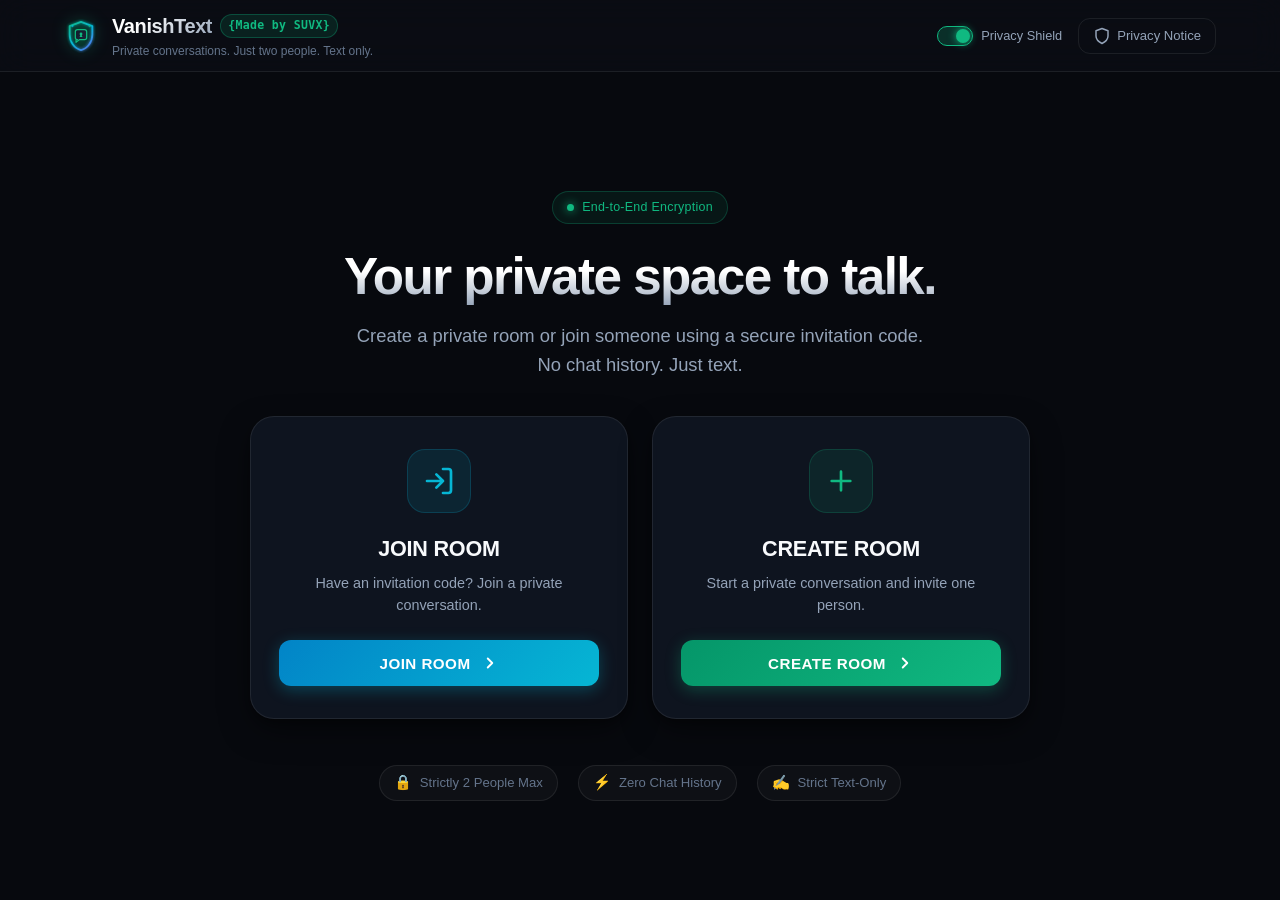
==== index.html @ c79d7317 "Add files via upload" ====
<!DOCTYPE html>
<html lang="en">
<head>
  <meta charset="UTF-8">
  <meta name="viewport" content="width=device-width, initial-scale=1.0">
  <title>VanishText {Made by SUVX} — Private 1-to-1 End-to-End Encrypted Chat</title>
  <meta name="description" content="VanishText {Made by SUVX} is a private, temporary, one-to-one text chat website with genuine end-to-end encryption (AES-256-GCM + ECDH), zero chat history, and no user accounts.">
  <meta name="keywords" content="private chat, encrypted chat, e2ee, vanishtext, suvx, temporary room, text only, secure messenger">
  
  <!-- Security Headers (Client-side metadata) -->
  <meta http-equiv="X-Content-Type-Options" content="nosniff">
  
  <link rel="icon" type="image/svg+xml" href="assets/logo.svg">
  <link rel="stylesheet" href="css/style.css">
  <link rel="stylesheet" href="css/responsive.css">
</head>
<body>
  <!-- Global Privacy Blur Shield Overlay -->
  <div id="privacy-blur-overlay" class="privacy-blur-overlay" aria-hidden="true" title="Click to resume view">
    <div class="blur-shield-content">
      <div class="blur-shield-icon">🔒</div>
      <h3>Privacy Shield Active</h3>
      <p>Window lost focus or was minimized. Click anywhere to resume conversation.</p>
      <span class="blur-shield-btn">Click to Unlock View</span>
    </div>
  </div>

  <div class="app-layout">
    <!-- Top Global Header -->
    <header class="app-header" role="banner">
      <div class="header-container">
        <div class="brand-group" id="header-brand" tabindex="0">
          <img src="assets/logo.svg" alt="VanishText Logo" class="brand-logo" width="34" height="34">
          <div class="brand-info">
            <div class="brand-title-wrap">
              <span class="brand-name">VanishText</span>
              <span class="brand-badge">{Made by SUVX}</span>
            </div>
            <p class="brand-tagline">Private conversations. Just two people. Text only.</p>
          </div>
        </div>

        <div class="header-actions">
          <!-- Privacy Blur Toggle -->
          <label class="toggle-pill" title="Toggle automatic privacy blur when switching tabs">
            <input type="checkbox" id="toggle-privacy-blur" checked>
            <span class="toggle-track"></span>
            <span class="toggle-label">Privacy Shield</span>
          </label>

          <!-- Privacy Notice Trigger -->
          <button type="button" class="btn-ghost" id="btn-privacy-modal" aria-label="Open Privacy Notice & Architecture Disclosures">
            <svg width="18" height="18" viewBox="0 0 24 24" fill="none" stroke="currentColor" stroke-width="2" stroke-linecap="round" stroke-linejoin="round" aria-hidden="true">
              <path d="M12 22s8-4 8-10V5l-8-3-8 3v7c0 6 8 10 8 10z"/>
            </svg>
            <span>Privacy Notice</span>
          </button>
        </div>
      </div>
    </header>

    <!-- Main Content Area -->
    <main class="app-main" id="main-content" role="main">
      <!-- 1. LANDING VIEW -->
      <section id="view-landing" class="view-section active" aria-labelledby="landing-headline">
        <div class="landing-hero">
          <div class="security-chip">
            <span class="pulse-dot"></span>
            <span>End-to-End Encryption</span>
          </div>

          <h1 id="landing-headline" class="landing-heading">Your private space to talk.</h1>
          <p class="landing-subheading">
            Create a private room or join someone using a secure invitation code. No chat history. Just text.
          </p>

          <!-- EXACTLY TWO PRIMARY ACTIONS -->
          <div class="landing-cards-grid">
            <!-- Option 1: JOIN ROOM -->
            <article class="action-card card-join" id="card-join-action">
              <div class="card-icon-wrap join-icon">
                <svg width="32" height="32" viewBox="0 0 24 24" fill="none" stroke="currentColor" stroke-width="2" stroke-linecap="round" stroke-linejoin="round">
                  <path d="M15 3h4a2 2 0 0 1 2 2v14a2 2 0 0 1-2 2h-4M10 17l5-5-5-5M15 12H3"/>
                </svg>
              </div>
              <h2 class="card-title">JOIN ROOM</h2>
              <p class="card-desc">Have an invitation code? Join a private conversation.</p>
              <button type="button" class="btn-primary btn-join" id="btn-open-join">
                JOIN ROOM
                <svg width="18" height="18" viewBox="0 0 24 24" fill="none" stroke="currentColor" stroke-width="2.5" stroke-linecap="round" stroke-linejoin="round">
                  <polyline points="9 18 15 12 9 6"></polyline>
                </svg>
              </button>
            </article>

            <!-- Option 2: CREATE ROOM -->
            <article class="action-card card-create" id="card-create-action">
              <div class="card-icon-wrap create-icon">
                <svg width="32" height="32" viewBox="0 0 24 24" fill="none" stroke="currentColor" stroke-width="2" stroke-linecap="round" stroke-linejoin="round">
                  <path d="M12 5v14M5 12h14"/>
                </svg>
              </div>
              <h2 class="card-title">CREATE ROOM</h2>
              <p class="card-desc">Start a private conversation and invite one person.</p>
              <button type="button" class="btn-primary btn-create" id="btn-open-create">
                CREATE ROOM
                <svg width="18" height="18" viewBox="0 0 24 24" fill="none" stroke="currentColor" stroke-width="2.5" stroke-linecap="round" stroke-linejoin="round">
                  <polyline points="9 18 15 12 9 6"></polyline>
                </svg>
              </button>
            </article>
          </div>

          <!-- Feature Pillars -->
          <div class="pillars-row">
            <div class="pillar-item">
              <span class="pillar-icon">🔒</span>
              <span class="pillar-label">Strictly 2 People Max</span>
            </div>
            <div class="pillar-item">
              <span class="pillar-icon">⚡</span>
              <span class="pillar-label">Zero Chat History</span>
            </div>
            <div class="pillar-item">
              <span class="pillar-icon">✍️</span>
              <span class="pillar-label">Strict Text-Only</span>
            </div>
          </div>
        </div>
      </section>

      <!-- 2. CREATE ROOM VIEW / FORM -->
      <section id="view-create" class="view-section" aria-labelledby="create-headline">
        <div class="form-modal-card">
          <div class="form-card-header">
            <div class="icon-circle create-glow">
              <svg width="24" height="24" viewBox="0 0 24 24" fill="none" stroke="currentColor" stroke-width="2">
                <path d="M12 5v14M5 12h14"/>
              </svg>
            </div>
            <h2 id="create-headline" class="modal-title">Create Private Room</h2>
            <p class="modal-subtitle">Generate an unpredictable CSPRNG invitation code for one guest.</p>
          </div>

          <form id="form-create-room" novalidate>
            <div class="form-group">
              <label for="create-nickname" class="form-label">
                Your Nickname <span class="required">*</span>
              </label>
              <input type="text" id="create-nickname" class="form-input" placeholder="e.g. Alice" maxlength="24" required autocomplete="off">
              <span class="field-hint">2-24 alphanumeric characters. Displayed to the other participant.</span>
            </div>

            <div class="form-group">
              <label for="create-room-type" class="form-label">
                Room Mode <span class="required">*</span>
              </label>
              <select id="create-room-type" class="form-select">
                <option value="direct" selected>1-to-1 Private Chat (2 participants max)</option>
                <option value="group">Group Chat (Up to 10 participants)</option>
              </select>
              <span class="field-hint" id="room-type-hint">Direct 1-to-1 conversation with pairwise ECDH end-to-end encryption.</span>
            </div>

            <div class="form-group">
              <label for="create-roomname" class="form-label">
                Room Name <span class="optional">(Optional)</span>
              </label>
              <input type="text" id="create-roomname" class="form-input" placeholder="e.g. Confidential Chat" maxlength="32" autocomplete="off">
              <span class="field-hint">Not searchable. Visible only to participants in this room.</span>
            </div>

            <div class="form-group" style="display: none;" aria-hidden="true">
              <label for="create-transport-mode" class="form-label">Communication Transport</label>
              <select id="create-transport-mode" class="form-select">
                <option value="auto" selected>Auto (PeerJS WebRTC Cross-Device P2P / Fallback)</option>
                <option value="broadcast">Local Tab Mode (Dual-tab same device testing)</option>
                <option value="peerjs">PeerJS Cloud WebRTC (Direct P2P DataChannel)</option>
              </select>
              <span class="field-hint">WebRTC connects directly between devices. All payloads are end-to-end encrypted.</span>
            </div>

            <div class="form-actions">
              <button type="button" class="btn-secondary" id="btn-cancel-create">Back</button>
              <button type="submit" class="btn-primary" id="btn-submit-create">CREATE PRIVATE ROOM</button>
            </div>
          </form>
        </div>
      </section>

      <!-- 3. INVITATION READY SCREEN -->
      <section id="view-invite" class="view-section" aria-labelledby="invite-headline">
        <div class="form-modal-card invite-card">
          <div class="form-card-header">
            <div class="icon-circle ready-glow">
              <svg width="26" height="26" viewBox="0 0 24 24" fill="none" stroke="#10b981" stroke-width="2.5" stroke-linecap="round" stroke-linejoin="round">
                <polyline points="20 6 9 17 4 12"></polyline>
              </svg>
            </div>
            <h2 id="invite-headline" class="modal-title">Your private room is ready!</h2>
            <p class="modal-subtitle">Share this invitation code with one person to invite them to your private chat.</p>
          </div>

          <!-- Monospace Code Container -->
          <div class="code-display-wrap">
            <span class="code-label">SECURE INVITATION CODE</span>
            <div class="code-box" id="invite-code-display" aria-label="Invitation Code">
              AB7K-M9QP-X4RT
            </div>
            <span class="code-entropy-note">Generated using browser CSPRNG (crypto.getRandomValues). Not the encryption key.</span>
          </div>

          <!-- Invitation Controls -->
          <div class="invite-controls-grid">
            <button type="button" class="btn-primary btn-copy" id="btn-copy-code">
              <svg width="18" height="18" viewBox="0 0 24 24" fill="none" stroke="currentColor" stroke-width="2" stroke-linecap="round" stroke-linejoin="round">
                <rect x="9" y="9" width="13" height="13" rx="2" ry="2"></rect>
                <path d="M5 15H4a2 2 0 0 1-2-2V4a2 2 0 0 1 2-2h9a2 2 0 0 1 2 2v1"></path>
              </svg>
              COPY ROOM CODE
            </button>

            <button type="button" class="btn-secondary btn-share" id="btn-share-invite">
              <svg width="18" height="18" viewBox="0 0 24 24" fill="none" stroke="currentColor" stroke-width="2" stroke-linecap="round" stroke-linejoin="round">
                <circle cx="18" cy="5" r="3"></circle>
                <circle cx="6" cy="12" r="3"></circle>
                <circle cx="18" cy="19" r="3"></circle>
                <line x1="8.59" y1="13.51" x2="15.42" y2="17.49"></line>
                <line x1="15.41" y1="6.51" x2="8.59" y2="10.49"></line>
              </svg>
              SHARE INVITATION
            </button>
          </div>

          <div class="invite-enter-wrap">
            <button type="button" class="btn-success btn-enter" id="btn-enter-room">
              ENTER ROOM
              <svg width="18" height="18" viewBox="0 0 24 24" fill="none" stroke="currentColor" stroke-width="2.5" stroke-linecap="round" stroke-linejoin="round">
                <polyline points="9 18 15 12 9 6"></polyline>
              </svg>
            </button>
            <p class="invite-warning">Once both participants join, the room cannot be joined by anyone else.</p>
          </div>
        </div>
      </section>

      <!-- 4. JOIN ROOM VIEW / FORM -->
      <section id="view-join" class="view-section" aria-labelledby="join-headline">
        <div class="form-modal-card">
          <div class="form-card-header">
            <div class="icon-circle join-glow">
              <svg width="24" height="24" viewBox="0 0 24 24" fill="none" stroke="currentColor" stroke-width="2">
                <path d="M15 3h4a2 2 0 0 1 2 2v14a2 2 0 0 1-2 2h-4M10 17l5-5-5-5M15 12H3"/>
              </svg>
            </div>
            <h2 id="join-headline" class="modal-title">Join Private Room</h2>
            <p class="modal-subtitle">Enter the 12-character invitation code provided by the room creator.</p>
          </div>

          <form id="form-join-room" novalidate>
            <div class="form-group">
              <label for="join-code" class="form-label">
                Invitation Code <span class="required">*</span>
              </label>
              <input type="text" id="join-code" class="form-input monospace-input" placeholder="AB7K-M9QP-X4RT" maxlength="19" required autocomplete="off" autocapitalize="characters">
              <span class="field-hint">Hyphens and formatting are adjusted automatically.</span>
            </div>

            <div class="form-group">
              <label for="join-nickname" class="form-label">
                Your Nickname <span class="required">*</span>
              </label>
              <input type="text" id="join-nickname" class="form-input" placeholder="e.g. Bob" maxlength="24" required autocomplete="off">
              <span class="field-hint">2-24 alphanumeric characters.</span>
            </div>

            <div class="form-group" style="display: none;" aria-hidden="true">
              <label for="join-transport-mode" class="form-label">Communication Transport</label>
              <select id="join-transport-mode" class="form-select">
                <option value="auto" selected>Auto (PeerJS WebRTC Cross-Device P2P / Fallback)</option>
                <option value="broadcast">Local Tab Mode (Dual-tab same device testing)</option>
                <option value="peerjs">PeerJS Cloud WebRTC (Direct P2P DataChannel)</option>
              </select>
            </div>

            <div class="form-actions">
              <button type="button" class="btn-secondary" id="btn-cancel-join">Back</button>
              <button type="submit" class="btn-primary" id="btn-submit-join">JOIN ROOM</button>
            </div>
          </form>
        </div>
      </section>

      <!-- 5. CHAT ROOM VIEW -->
      <section id="view-chat" class="view-section chat-section" aria-label="Private Chat Room">
        <div class="chat-wrapper">
          <!-- Chat Header -->
          <div class="chat-header">
            <div class="chat-header-left">
              <div class="room-title-group">
                <h2 id="chat-room-title" class="chat-room-title">Private Room</h2>
                <div class="chat-badges">
                  <span id="chat-transport-badge" class="badge-transport">WebRTC Mesh</span>
                  <span id="chat-type-badge" class="badge-transport" style="display: none; background: rgba(16, 185, 129, 0.1); border-color: rgba(16, 185, 129, 0.3); color: var(--accent-emerald);">Group Room</span>
                  <!-- SAS Verification Button -->
                  <button type="button" id="btn-verify-session" class="badge-verify" title="Click to view ECDH Short Authentication String & Fingerprint" style="display: none;">
                    <span>🛡️</span>
                    <span>Verify</span>
                  </button>
                </div>
              </div>
              <div class="chat-participants-row">
                <span class="status-dot status-waiting" id="chat-status-indicator"></span>
                <span class="status-text" id="chat-status-text">Connecting...</span>
                <span class="divider-dot">•</span>
                <span class="participants-text" id="chat-participants">Alice (You) & Waiting...</span>
              </div>
            </div>

            <div class="chat-header-right">
              <button type="button" class="btn-danger btn-leave" id="btn-leave-room" title="Wipe keys, delete messages, and leave room">
                <svg width="16" height="16" viewBox="0 0 24 24" fill="none" stroke="currentColor" stroke-width="2" stroke-linecap="round" stroke-linejoin="round">
                  <path d="M9 21H5a2 2 0 0 1-2-2V5a2 2 0 0 1 2-2h4"></path>
                  <polyline points="16 17 21 12 16 7"></polyline>
                  <line x1="21" y1="12" x2="9" y2="12"></line>
                </svg>
                LEAVE ROOM
              </button>
            </div>
          </div>

          <!-- Message Log Container (Memory Only) -->
          <div class="chat-messages-container" id="chat-messages-container" role="log" aria-live="polite">
            <!-- Messages rendered dynamically via textContent -->
          </div>

          <!-- Message Composer Area -->
          <div class="chat-composer">
            <div class="composer-toolbar">
              <span class="text-policy-tag">Strict Text Only • Plaintext Never Stored</span>
              <span class="char-counter" id="chat-char-counter">0 / 2000</span>
            </div>

            <div class="composer-input-row">
              <textarea id="chat-input-textarea" class="composer-textarea" placeholder="Type a private message... (Enter to send, Shift+Enter for newline)" rows="1" maxlength="2000"></textarea>
              <button type="button" class="btn-send" id="btn-send-message" aria-label="Send Encrypted Message">
                <svg width="20" height="20" viewBox="0 0 24 24" fill="none" stroke="currentColor" stroke-width="2.5" stroke-linecap="round" stroke-linejoin="round">
                  <line x1="22" y1="2" x2="11" y2="13"></line>
                  <polygon points="22 2 15 22 11 13 2 9 22 2"></polygon>
                </svg>
              </button>
            </div>
          </div>
        </div>
      </section>
    </main>

    <!-- Global Toast Container -->
    <div id="toast-container" class="toast-container" aria-live="assertive"></div>

    <!-- MODAL: End-to-End Encryption Verification (SAS & Fingerprint) -->
    <div id="modal-verification" class="modal-backdrop" aria-hidden="true" role="dialog" aria-modal="true" aria-labelledby="verify-title">
      <div class="modal-dialog">
        <div class="modal-header">
          <div class="icon-circle verify-glow">🛡️</div>
          <h3 id="verify-title">Cryptographic Session Verification</h3>
          <button type="button" class="modal-close-btn" id="btn-close-verify" aria-label="Close dialog">&times;</button>
        </div>
        <div class="modal-body">
          <p class="modal-text">
            Compare this <strong>Short Authentication String (SAS)</strong> and visual fingerprint with your partner out-of-band (e.g. over voice or in person). If both devices show identical values, your connection is guaranteed to be direct and free from any Man-In-The-Middle (MITM).
          </p>

          <div class="sas-block">
            <span class="sas-label">6-DIGIT VERIFICATION CODE</span>
            <div class="sas-code" id="verify-sas-code">--- ---</div>
          </div>

          <div class="sas-block">
            <span class="sas-label">VISUAL FINGERPRINT</span>
            <div class="sas-emoji" id="verify-sas-emoji">🔒 🛡️ ⚡ 🔑</div>
          </div>

          <div class="sas-block">
            <span class="sas-label">HEX FINGERPRINT (SHA-256 SAS BITS)</span>
            <div class="sas-hex" id="verify-sas-hex">----:----:----:----</div>
          </div>

          <div class="verify-footer-note">
            <span>Participants: <strong id="verify-users">Alice & Bob</strong></span>
            <p>Derived via ECDH (NIST P-256) & HKDF (HMAC-SHA-256). Ephemeral keys are destroyed upon room departure.</p>
          </div>
        </div>
      </div>
    </div>

    <!-- MODAL: Privacy Notice & Architectural Disclosures -->
    <div id="modal-privacy" class="modal-backdrop" aria-hidden="true" role="dialog" aria-modal="true" aria-labelledby="privacy-title">
      <div class="modal-dialog">
        <div class="modal-header">
          <div class="icon-circle privacy-glow">📜</div>
          <h3 id="privacy-title">Privacy & Security Notice</h3>
          <button type="button" class="modal-close-btn" id="btn-close-privacy" aria-label="Close dialog">&times;</button>
        </div>
        <div class="modal-body privacy-body">
          <ol class="privacy-list">
            <li><strong>Two-Person Temporary Rooms:</strong> VanishText is engineered strictly for private, temporary, 1-to-1 text conversations. No group chats, public directories, or user accounts exist.</li>
            <li><strong>Automatic 15-Minute Message Deletion:</strong> Every message automatically disappears from both users' chat screens exactly 15 minutes after it was sent. Each message runs on its own independent timer.</li>
            <li><strong>1-Hour Room Lifespan:</strong> Each room expires exactly 1 hour after its creation using real elapsed time. Upon expiration, both participants are disconnected, chat interfaces are cleared, the invitation code is invalidated, and the room is permanently disabled. Never reactivated.</li>
            <li><strong>Zero Persistent Chat History:</strong> Chat messages exist solely in volatile memory during an active session. Messages are never saved to localStorage, sessionStorage, IndexedDB, databases, persistent queues, or chat logs.</li>
            <li><strong>Genuine End-to-End Encryption:</strong> Messages are encrypted on the sender's device using authenticated AES-256-GCM before transmission and decrypted only on the recipient's device. Ephemeral ECDH keypairs (P-256) are generated per session and destroyed on departure.</li>
            <li><strong>Honest Privacy Disclosures:</strong> We do not claim that every trace is erased from all systems worldwide. Unavoidable infrastructure metadata (including IP addresses, connection timestamps, and ICE routing packets) is processed by external signaling brokers (PeerJS Cloud / STUN servers) and may be retained in provider network logs. Furthermore, OS-level memory pagefiles, hardware caches, and recipient screen observation or capture cannot be prevented by any web application.</li>
            <li><strong>Strict Text Only Policy:</strong> Images, videos, voice recordings, attachments, and camera/mic permissions are completely excluded.</li>
          </ol>
        </div>
      </div>
    </div>
  </div>

  <!-- PeerJS Client Bundle for WebRTC DataChannel Cross-Device Communication -->
  <script src="js/peerjs.min.js"></script>
  <script>
    if (typeof window.Peer === 'undefined') {
      document.write('<script src="https://unpkg.com/peerjs@1.5.4/dist/peerjs.min.js"><\/script>');
    }
  </script>

  <!-- Application Modules -->
  <script src="js/config.js"></script>
  <script src="js/validation.js"></script>
  <script src="js/crypto.js"></script>
  <script src="js/transport.js"></script>
  <script src="js/rooms.js"></script>
  <script src="js/chat.js"></script>
  <script src="js/ui.js"></script>
  <script src="js/app.js"></script>
</body>
</html>
---- css/style.css ----
/* ==========================================================================
   VanishText {Made by SUVX} — Modern Stealth Privacy Design System
   Vanilla CSS3 • Zero Frameworks
   ========================================================================== */

:root {
  /* Color Palette */
  --bg-darkest: #07090e;
  --bg-primary: #0b0e14;
  --bg-secondary: #111622;
  --bg-card: rgba(18, 24, 38, 0.75);
  --bg-card-hover: rgba(24, 32, 50, 0.9);
  --bg-input: #0f1420;
  
  /* Borders & Dividers */
  --border-subtle: rgba(255, 255, 255, 0.08);
  --border-focus: #10b981;
  --border-highlight: rgba(16, 185, 129, 0.3);

  /* Brand Accents */
  --accent-emerald: #10b981;
  --accent-emerald-dark: #059669;
  --accent-cyan: #06b6d4;
  --accent-indigo: #6366f1;
  --accent-rose: #f43f5e;
  --accent-amber: #f59e0b;

  /* Typography Colors */
  --text-primary: #f8fafc;
  --text-secondary: #94a3b8;
  --text-muted: #64748b;
  --text-inverse: #07090e;

  /* Shadows & Glows */
  --glow-emerald: 0 0 24px rgba(16, 185, 129, 0.25);
  --glow-cyan: 0 0 24px rgba(6, 182, 212, 0.25);
  --shadow-card: 0 12px 32px -4px rgba(0, 0, 0, 0.5), 0 4px 12px -2px rgba(0, 0, 0, 0.3);
  --shadow-input: 0 2px 8px rgba(0, 0, 0, 0.3) inset;

  /* Typography */
  --font-sans: -apple-system, BlinkMacSystemFont, "Segoe UI", Roboto, "Inter", "Helvetica Neue", sans-serif;
  --font-mono: "JetBrains Mono", "Fira Code", "SF Mono", Consolas, monospace;

  /* Transitions */
  --ease-fast: cubic-bezier(0.16, 1, 0.3, 1);
  --radius-sm: 8px;
  --radius-md: 12px;
  --radius-lg: 18px;
  --radius-xl: 24px;
}

/* Global Reset */
*, *::before, *::after {
  box-sizing: border-box;
  margin: 0;
  padding: 0;
}

html, body {
  width: 100%;
  height: 100%;
  background-color: var(--bg-darkest);
  color: var(--text-primary);
  font-family: var(--font-sans);
  font-size: 16px;
  line-height: 1.5;
  -webkit-font-smoothing: antialiased;
  -moz-osx-font-smoothing: grayscale;
  overflow-x: hidden;
}

/* Background Subtle Gradient Grid */
body::before {
  content: '';
  position: fixed;
  top: 0;
  left: 0;
  right: 0;
  bottom: 0;
  background: 
    radial-gradient(circle at 15% 15%, rgba(16, 185, 129, 0.05) 0%, transparent 40%),
    radial-gradient(circle at 85% 85%, rgba(99, 102, 241, 0.05) 0%, transparent 40%),
    linear-gradient(180deg, var(--bg-darkest) 0%, var(--bg-primary) 100%);
  pointer-events: none;
  z-index: -1;
}

/* Application Layout */
.app-layout {
  display: flex;
  flex-direction: column;
  min-height: 100vh;
  position: relative;
}

/* ==========================================================================
   HEADER
   ========================================================================== */
.app-header {
  height: 72px;
  background: rgba(11, 14, 20, 0.85);
  backdrop-filter: blur(16px);
  -webkit-backdrop-filter: blur(16px);
  border-bottom: 1px solid var(--border-subtle);
  position: sticky;
  top: 0;
  z-index: 100;
  display: flex;
  align-items: center;
}

.header-container {
  width: 100%;
  max-width: 1200px;
  margin: 0 auto;
  padding: 0 24px;
  display: flex;
  align-items: center;
  justify-content: space-between;
}

.brand-group {
  display: flex;
  align-items: center;
  gap: 14px;
  text-decoration: none;
  cursor: pointer;
}

.brand-logo {
  filter: drop-shadow(0 0 8px rgba(16, 185, 129, 0.4));
  flex-shrink: 0;
}

.brand-info {
  display: flex;
  flex-direction: column;
}

.brand-title-wrap {
  display: flex;
  align-items: center;
  gap: 8px;
}

.brand-name {
  font-size: 1.25rem;
  font-weight: 700;
  letter-spacing: -0.02em;
  background: linear-gradient(135deg, #ffffff 30%, var(--text-secondary) 100%);
  -webkit-background-clip: text;
  -webkit-text-fill-color: transparent;
}

.brand-badge {
  font-size: 0.72rem;
  font-family: var(--font-mono);
  font-weight: 600;
  padding: 2px 7px;
  border-radius: 999px;
  background: rgba(16, 185, 129, 0.12);
  color: var(--accent-emerald);
  border: 1px solid rgba(16, 185, 129, 0.3);
  letter-spacing: 0.03em;
}

.brand-tagline {
  font-size: 0.75rem;
  color: var(--text-muted);
  font-weight: 400;
  margin-top: 1px;
}

.header-actions {
  display: flex;
  align-items: center;
  gap: 16px;
}

/* Privacy Shield Toggle Switch */
.toggle-pill {
  display: flex;
  align-items: center;
  gap: 8px;
  cursor: pointer;
  user-select: none;
  font-size: 0.8rem;
  color: var(--text-secondary);
}

.toggle-pill input {
  position: absolute;
  opacity: 0;
  width: 0;
  height: 0;
}

.toggle-track {
  width: 36px;
  height: 20px;
  background: var(--bg-secondary);
  border: 1px solid var(--border-subtle);
  border-radius: 999px;
  position: relative;
  transition: all 0.25s var(--ease-fast);
}

.toggle-track::before {
  content: '';
  position: absolute;
  width: 14px;
  height: 14px;
  border-radius: 50%;
  top: 2px;
  left: 2px;
  background: var(--text-muted);
  transition: all 0.25s var(--ease-fast);
}

.toggle-pill input:checked + .toggle-track {
  background: rgba(16, 185, 129, 0.2);
  border-color: var(--accent-emerald);
}

.toggle-pill input:checked + .toggle-track::before {
  transform: translateX(16px);
  background: var(--accent-emerald);
  box-shadow: 0 0 8px var(--accent-emerald);
}

/* Ghost Button */
.btn-ghost {
  display: inline-flex;
  align-items: center;
  gap: 6px;
  padding: 8px 14px;
  background: transparent;
  color: var(--text-secondary);
  border: 1px solid var(--border-subtle);
  border-radius: var(--radius-md);
  font-size: 0.82rem;
  font-weight: 500;
  cursor: pointer;
  transition: all 0.2s var(--ease-fast);
}

.btn-ghost:hover {
  color: var(--text-primary);
  background: rgba(255, 255, 255, 0.04);
  border-color: rgba(255, 255, 255, 0.15);
}

/* ==========================================================================
   VIEW SECTIONS
   ========================================================================== */
.app-main {
  flex: 1;
  display: flex;
  flex-direction: column;
  position: relative;
}

.view-section {
  display: none !important;
  width: 100%;
  height: 100%;
  animation: fadeIn 0.28s var(--ease-fast) forwards;
}

.view-section.active {
  display: flex !important;
  flex-direction: column;
  flex: 1;
}

@keyframes fadeIn {
  from { opacity: 0; transform: translateY(6px); }
  to { opacity: 1; transform: translateY(0); }
}

/* ==========================================================================
   1. LANDING PAGE
   ========================================================================== */
.landing-hero {
  max-width: 960px;
  margin: 0 auto;
  padding: 40px 24px 20px;
  display: flex;
  flex-direction: column;
  align-items: center;
  text-align: center;
  flex: 1;
  justify-content: center;
}

.security-chip {
  display: inline-flex;
  align-items: center;
  gap: 8px;
  padding: 6px 14px;
  border-radius: 999px;
  background: rgba(16, 185, 129, 0.08);
  border: 1px solid rgba(16, 185, 129, 0.25);
  color: var(--accent-emerald);
  font-size: 0.78rem;
  font-weight: 500;
  letter-spacing: 0.02em;
  margin-bottom: 24px;
}

.pulse-dot {
  width: 7px;
  height: 7px;
  border-radius: 50%;
  background: var(--accent-emerald);
  box-shadow: 0 0 10px var(--accent-emerald);
  animation: pulse 2s infinite;
}

@keyframes pulse {
  0%, 100% { opacity: 1; transform: scale(1); }
  50% { opacity: 0.5; transform: scale(0.85); }
}

.landing-heading {
  font-size: clamp(2rem, 5vw, 3.2rem);
  font-weight: 800;
  letter-spacing: -0.03em;
  line-height: 1.15;
  margin-bottom: 14px;
  background: linear-gradient(180deg, #ffffff 40%, #94a3b8 100%);
  -webkit-background-clip: text;
  -webkit-text-fill-color: transparent;
}

.landing-subheading {
  font-size: clamp(1rem, 2vw, 1.15rem);
  color: var(--text-secondary);
  max-width: 580px;
  margin-bottom: 36px;
  line-height: 1.6;
}

/* EXACTLY TWO PRIMARY ACTION CARDS */
.landing-cards-grid {
  display: grid;
  grid-template-columns: repeat(2, 1fr);
  gap: 24px;
  width: 100%;
  max-width: 780px;
  margin-bottom: 36px;
}

.action-card {
  background: var(--bg-card);
  backdrop-filter: blur(12px);
  -webkit-backdrop-filter: blur(12px);
  border: 1px solid var(--border-subtle);
  border-radius: var(--radius-xl);
  padding: 32px 28px;
  display: flex;
  flex-direction: column;
  align-items: center;
  text-align: center;
  box-shadow: var(--shadow-card);
  transition: all 0.25s var(--ease-fast);
  position: relative;
  overflow: hidden;
}

.action-card::before {
  content: '';
  position: absolute;
  top: 0;
  left: 0;
  right: 0;
  height: 2px;
  opacity: 0;
  transition: opacity 0.25s;
}

.card-join::before {
  background: linear-gradient(90deg, transparent, var(--accent-cyan), transparent);
}

.card-create::before {
  background: linear-gradient(90deg, transparent, var(--accent-emerald), transparent);
}

.action-card:hover {
  transform: translateY(-4px);
  background: var(--bg-card-hover);
  border-color: rgba(255, 255, 255, 0.16);
}

.action-card:hover::before {
  opacity: 1;
}

.card-icon-wrap {
  width: 64px;
  height: 64px;
  border-radius: var(--radius-lg);
  display: flex;
  align-items: center;
  justify-content: center;
  margin-bottom: 20px;
}

.join-icon {
  background: rgba(6, 182, 212, 0.1);
  color: var(--accent-cyan);
  border: 1px solid rgba(6, 182, 212, 0.2);
}

.create-icon {
  background: rgba(16, 185, 129, 0.1);
  color: var(--accent-emerald);
  border: 1px solid rgba(16, 185, 129, 0.2);
}

.card-title {
  font-size: 1.35rem;
  font-weight: 700;
  letter-spacing: -0.01em;
  margin-bottom: 8px;
}

.card-desc {
  font-size: 0.9rem;
  color: var(--text-secondary);
  line-height: 1.5;
  margin-bottom: 24px;
  flex: 1;
}

/* Primary Action Buttons */
.btn-primary {
  width: 100%;
  display: inline-flex;
  align-items: center;
  justify-content: center;
  gap: 10px;
  padding: 14px 24px;
  border-radius: var(--radius-md);
  font-size: 0.95rem;
  font-weight: 700;
  letter-spacing: 0.03em;
  border: none;
  cursor: pointer;
  transition: all 0.2s var(--ease-fast);
  color: #ffffff;
}

.btn-join {
  background: linear-gradient(135deg, #0284c7 0%, #06b6d4 100%);
  box-shadow: 0 4px 16px rgba(6, 182, 212, 0.3);
}

.btn-join:hover {
  background: linear-gradient(135deg, #0369a1 0%, #0891b2 100%);
  box-shadow: 0 6px 20px rgba(6, 182, 212, 0.45);
  transform: translateY(-1px);
}

.btn-create {
  background: linear-gradient(135deg, #059669 0%, #10b981 100%);
  box-shadow: 0 4px 16px rgba(16, 185, 129, 0.3);
}

.btn-create:hover {
  background: linear-gradient(135deg, #047857 0%, #059669 100%);
  box-shadow: 0 6px 20px rgba(16, 185, 129, 0.45);
  transform: translateY(-1px);
}

.btn-primary:active {
  transform: translateY(1px);
}

.btn-primary:focus-visible {
  outline: 2px solid var(--accent-emerald);
  outline-offset: 3px;
}

/* Feature Pillars Row */
.pillars-row {
  display: flex;
  align-items: center;
  justify-content: center;
  flex-wrap: wrap;
  gap: 20px;
  margin-top: 10px;
}

.pillar-item {
  display: flex;
  align-items: center;
  gap: 8px;
  font-size: 0.82rem;
  color: var(--text-muted);
  background: rgba(255, 255, 255, 0.03);
  padding: 6px 14px;
  border-radius: 999px;
  border: 1px solid var(--border-subtle);
}

.pillar-icon {
  font-size: 0.9rem;
}

/* ==========================================================================
   2. FORMS & MODAL CARDS (CREATE / JOIN / INVITE)
   ========================================================================== */
.form-modal-card {
  width: 100%;
  max-width: 480px;
  margin: auto;
  padding: 36px 32px;
  background: var(--bg-card);
  backdrop-filter: blur(16px);
  -webkit-backdrop-filter: blur(16px);
  border: 1px solid var(--border-subtle);
  border-radius: var(--radius-xl);
  box-shadow: var(--shadow-card);
}

.form-card-header {
  text-align: center;
  margin-bottom: 28px;
}

.icon-circle {
  width: 52px;
  height: 52px;
  border-radius: 50%;
  display: inline-flex;
  align-items: center;
  justify-content: center;
  margin-bottom: 16px;
  font-size: 1.3rem;
}

.create-glow {
  background: rgba(16, 185, 129, 0.12);
  color: var(--accent-emerald);
  border: 1px solid rgba(16, 185, 129, 0.3);
  box-shadow: var(--glow-emerald);
}

.join-glow {
  background: rgba(6, 182, 212, 0.12);
  color: var(--accent-cyan);
  border: 1px solid rgba(6, 182, 212, 0.3);
  box-shadow: var(--glow-cyan);
}

.ready-glow {
  background: rgba(16, 185, 129, 0.15);
  border: 1px solid rgba(16, 185, 129, 0.4);
  box-shadow: var(--glow-emerald);
}

.modal-title {
  font-size: 1.5rem;
  font-weight: 700;
  letter-spacing: -0.02em;
  margin-bottom: 6px;
}

.modal-subtitle {
  font-size: 0.88rem;
  color: var(--text-secondary);
  line-height: 1.4;
}

/* Form Groups */
.form-group {
  margin-bottom: 20px;
  text-align: left;
}

.form-label {
  display: block;
  font-size: 0.82rem;
  font-weight: 600;
  letter-spacing: 0.02em;
  color: var(--text-secondary);
  margin-bottom: 8px;
  text-transform: uppercase;
}

.required {
  color: var(--accent-rose);
}

.optional {
  color: var(--text-muted);
  text-transform: none;
  font-weight: 400;
}

.form-input, .form-select {
  width: 100%;
  height: 48px;
  background: var(--bg-input);
  border: 1px solid var(--border-subtle);
  border-radius: var(--radius-md);
  padding: 0 16px;
  color: var(--text-primary);
  font-family: var(--font-sans);
  font-size: 0.95rem;
  box-shadow: var(--shadow-input);
  transition: all 0.2s var(--ease-fast);
}

.form-input:focus, .form-select:focus {
  outline: none;
  border-color: var(--border-focus);
  box-shadow: 0 0 0 3px rgba(16, 185, 129, 0.18);
}

.monospace-input {
  font-family: var(--font-mono);
  font-size: 1.15rem;
  letter-spacing: 0.08em;
  text-transform: uppercase;
}

.field-hint {
  display: block;
  font-size: 0.74rem;
  color: var(--text-muted);
  margin-top: 6px;
  line-height: 1.35;
}

.form-actions {
  display: flex;
  align-items: center;
  gap: 12px;
  margin-top: 28px;
}

.btn-secondary {
  height: 48px;
  padding: 0 20px;
  background: transparent;
  color: var(--text-secondary);
  border: 1px solid var(--border-subtle);
  border-radius: var(--radius-md);
  font-size: 0.9rem;
  font-weight: 600;
  cursor: pointer;
  transition: all 0.2s var(--ease-fast);
}

.btn-secondary:hover {
  background: rgba(255, 255, 255, 0.06);
  color: var(--text-primary);
  border-color: rgba(255, 255, 255, 0.16);
}

/* ==========================================================================
   3. INVITATION CARD & CONTROLS
   ========================================================================== */
.invite-card {
  max-width: 520px;
}

.code-display-wrap {
  background: var(--bg-input);
  border: 1px solid var(--border-highlight);
  border-radius: var(--radius-lg);
  padding: 24px 20px;
  text-align: center;
  margin-bottom: 24px;
}

.code-label {
  display: block;
  font-size: 0.75rem;
  font-weight: 700;
  color: var(--accent-emerald);
  letter-spacing: 0.08em;
  margin-bottom: 12px;
}

.code-box {
  font-family: var(--font-mono);
  font-size: clamp(1.4rem, 4vw, 2rem);
  font-weight: 700;
  letter-spacing: 0.1em;
  color: #ffffff;
  user-select: all;
  padding: 8px 12px;
  background: rgba(16, 185, 129, 0.06);
  border-radius: var(--radius-sm);
  display: inline-block;
  border: 1px dashed rgba(16, 185, 129, 0.35);
  margin-bottom: 12px;
}

.code-entropy-note {
  display: block;
  font-size: 0.75rem;
  color: var(--text-muted);
  line-height: 1.4;
}

.invite-controls-grid {
  display: grid;
  grid-template-columns: 1fr 1fr;
  gap: 12px;
  margin-bottom: 20px;
}

.btn-copy {
  height: 48px;
  font-size: 0.85rem;
}

.btn-share {
  height: 48px;
  display: inline-flex;
  align-items: center;
  justify-content: center;
  gap: 8px;
  font-size: 0.85rem;
}

.invite-enter-wrap {
  display: flex;
  flex-direction: column;
  align-items: center;
  gap: 10px;
}

.btn-success {
  width: 100%;
  height: 50px;
  display: inline-flex;
  align-items: center;
  justify-content: center;
  gap: 10px;
  background: linear-gradient(135deg, #10b981 0%, #059669 100%);
  color: #ffffff;
  border: none;
  border-radius: var(--radius-md);
  font-size: 0.95rem;
  font-weight: 700;
  letter-spacing: 0.03em;
  cursor: pointer;
  box-shadow: 0 4px 16px rgba(16, 185, 129, 0.3);
  transition: all 0.2s var(--ease-fast);
}

.btn-success:hover {
  box-shadow: 0 6px 22px rgba(16, 185, 129, 0.45);
  transform: translateY(-1px);
}

.invite-warning {
  font-size: 0.75rem;
  color: var(--text-muted);
  text-align: center;
}

/* ==========================================================================
   4. CHAT ROOM INTERFACE
   ========================================================================== */
.chat-section {
  height: calc(100vh - 72px);
  padding: 16px 24px;
}

.chat-section.active {
  display: flex !important;
  flex-direction: column;
}

.chat-wrapper {
  max-width: 900px;
  width: 100%;
  height: 100%;
  margin: 0 auto;
  background: var(--bg-card);
  backdrop-filter: blur(16px);
  -webkit-backdrop-filter: blur(16px);
  border: 1px solid var(--border-subtle);
  border-radius: var(--radius-xl);
  display: flex;
  flex-direction: column;
  overflow: hidden;
  box-shadow: var(--shadow-card);
}

/* Chat Header */
.chat-header {
  padding: 16px 20px;
  background: rgba(11, 14, 20, 0.9);
  border-bottom: 1px solid var(--border-subtle);
  display: flex;
  align-items: center;
  justify-content: space-between;
  flex-shrink: 0;
}

.chat-header-left {
  display: flex;
  flex-direction: column;
  gap: 4px;
}

.room-title-group {
  display: flex;
  align-items: center;
  gap: 10px;
}

.chat-room-title {
  font-size: 1.1rem;
  font-weight: 700;
  letter-spacing: -0.01em;
}

.chat-badges {
  display: flex;
  align-items: center;
  gap: 8px;
}

.badge-transport {
  font-size: 0.72rem;
  font-family: var(--font-mono);
  color: var(--accent-cyan);
  background: rgba(6, 182, 212, 0.1);
  border: 1px solid rgba(6, 182, 212, 0.25);
  padding: 2px 8px;
  border-radius: 999px;
}

.badge-verify {
  display: inline-flex;
  align-items: center;
  gap: 5px;
  font-size: 0.72rem;
  font-family: var(--font-mono);
  font-weight: 600;
  color: var(--accent-emerald);
  background: rgba(16, 185, 129, 0.12);
  border: 1px solid rgba(16, 185, 129, 0.3);
  padding: 2px 8px;
  border-radius: 999px;
  cursor: pointer;
  transition: all 0.2s var(--ease-fast);
}

.badge-verify:hover {
  background: rgba(16, 185, 129, 0.22);
  border-color: var(--accent-emerald);
}

.chat-participants-row {
  display: flex;
  align-items: center;
  gap: 8px;
  font-size: 0.8rem;
  color: var(--text-secondary);
}

.status-dot {
  width: 8px;
  height: 8px;
  border-radius: 50%;
  flex-shrink: 0;
}

.status-connected {
  background: var(--accent-emerald);
  box-shadow: 0 0 8px var(--accent-emerald);
}

.status-waiting, .status-handshake {
  background: var(--accent-amber);
  box-shadow: 0 0 8px var(--accent-amber);
  animation: pulse 1.5s infinite;
}

.status-disconnected {
  background: var(--accent-rose);
  box-shadow: 0 0 8px var(--accent-rose);
}

.divider-dot {
  color: var(--text-muted);
}

.participants-text {
  font-weight: 500;
  color: var(--text-primary);
}

.btn-danger {
  display: inline-flex;
  align-items: center;
  gap: 6px;
  padding: 8px 14px;
  background: rgba(244, 63, 94, 0.1);
  color: var(--accent-rose);
  border: 1px solid rgba(244, 63, 94, 0.3);
  border-radius: var(--radius-md);
  font-size: 0.8rem;
  font-weight: 600;
  cursor: pointer;
  transition: all 0.2s var(--ease-fast);
}

.btn-danger:hover {
  background: rgba(244, 63, 94, 0.2);
  border-color: var(--accent-rose);
}

/* Scrollable Message List (Memory Only) */
.chat-messages-container {
  flex: 1;
  padding: 20px;
  overflow-y: auto;
  display: flex;
  flex-direction: column;
  gap: 14px;
  scrollbar-width: thin;
  scrollbar-color: rgba(255, 255, 255, 0.1) transparent;
}

.chat-messages-container::-webkit-scrollbar {
  width: 6px;
}

.chat-messages-container::-webkit-scrollbar-thumb {
  background: rgba(255, 255, 255, 0.12);
  border-radius: 4px;
}

/* Message Rows */
.message-row {
  display: flex;
  width: 100%;
}

.message-row.self {
  justify-content: flex-end;
}

.message-row.peer {
  justify-content: flex-start;
}

.message-row.system {
  justify-content: center;
}

.system-message-card {
  font-size: 0.78rem;
  color: var(--text-muted);
  background: rgba(255, 255, 255, 0.03);
  border: 1px solid var(--border-subtle);
  padding: 4px 14px;
  border-radius: 999px;
  text-align: center;
  max-width: 85%;
}

.security-alert .system-message-card {
  color: var(--accent-rose);
  background: rgba(244, 63, 94, 0.08);
  border-color: rgba(244, 63, 94, 0.3);
}

/* Message Bubble */
.message-bubble {
  max-width: 75%;
  border-radius: var(--radius-lg);
  padding: 10px 16px;
  box-shadow: 0 2px 8px rgba(0, 0, 0, 0.25);
  word-break: break-word;
  white-space: pre-wrap;
}

.message-row.self .message-bubble {
  background: linear-gradient(135deg, rgba(16, 185, 129, 0.2) 0%, rgba(6, 182, 212, 0.15) 100%);
  border: 1px solid rgba(16, 185, 129, 0.3);
  border-bottom-right-radius: 4px;
}

.message-row.peer .message-bubble {
  background: var(--bg-secondary);
  border: 1px solid var(--border-subtle);
  border-bottom-left-radius: 4px;
}

.message-header {
  display: flex;
  align-items: center;
  justify-content: space-between;
  gap: 12px;
  margin-bottom: 4px;
  font-size: 0.75rem;
}

.message-sender {
  font-weight: 600;
  color: var(--accent-emerald);
}

.message-row.peer .message-sender {
  color: var(--accent-cyan);
}

.message-time {
  color: var(--text-muted);
  font-size: 0.7rem;
}

.message-text {
  font-size: 0.94rem;
  line-height: 1.45;
  color: var(--text-primary);
}

/* Chat Composer Area */
.chat-composer {
  padding: 14px 20px;
  background: rgba(11, 14, 20, 0.95);
  border-top: 1px solid var(--border-subtle);
  flex-shrink: 0;
}

.composer-toolbar {
  display: flex;
  align-items: center;
  justify-content: space-between;
  margin-bottom: 8px;
  font-size: 0.72rem;
  color: var(--text-muted);
}

.text-policy-tag {
  letter-spacing: 0.02em;
}

.char-counter.warning {
  color: var(--accent-rose);
  font-weight: 600;
}

.composer-input-row {
  display: flex;
  align-items: flex-end;
  gap: 12px;
}

.composer-textarea {
  flex: 1;
  background: var(--bg-input);
  border: 1px solid var(--border-subtle);
  border-radius: var(--radius-md);
  padding: 12px 16px;
  color: var(--text-primary);
  font-family: var(--font-sans);
  font-size: 0.95rem;
  line-height: 1.4;
  resize: none;
  min-height: 48px;
  max-height: 140px;
  box-shadow: var(--shadow-input);
  transition: border-color 0.2s;
}

.composer-textarea:focus {
  outline: none;
  border-color: var(--border-focus);
}

.btn-send {
  width: 48px;
  height: 48px;
  border-radius: var(--radius-md);
  background: linear-gradient(135deg, var(--accent-emerald-dark), var(--accent-emerald));
  border: none;
  color: #ffffff;
  display: flex;
  align-items: center;
  justify-content: center;
  cursor: pointer;
  flex-shrink: 0;
  box-shadow: 0 4px 12px rgba(16, 185, 129, 0.3);
  transition: all 0.2s var(--ease-fast);
}

.btn-send:hover {
  transform: translateY(-1px);
  box-shadow: 0 6px 16px rgba(16, 185, 129, 0.45);
}

.btn-send:active {
  transform: translateY(1px);
}

.btn-send:disabled {
  opacity: 0.4;
  cursor: not-allowed;
  transform: none;
}

/* ==========================================================================
   5. MODALS & POPUPS
   ========================================================================== */
.modal-backdrop {
  position: fixed;
  top: 0;
  left: 0;
  right: 0;
  bottom: 0;
  background: rgba(4, 6, 10, 0.75);
  backdrop-filter: blur(8px);
  -webkit-backdrop-filter: blur(8px);
  z-index: 1000;
  display: none;
  align-items: center;
  justify-content: center;
  padding: 20px;
}

.modal-backdrop.active {
  display: flex;
  animation: modalFadeIn 0.2s var(--ease-fast) forwards;
}

@keyframes modalFadeIn {
  from { opacity: 0; transform: scale(0.96); }
  to { opacity: 1; transform: scale(1); }
}

.modal-dialog {
  background: var(--bg-secondary);
  border: 1px solid var(--border-subtle);
  border-radius: var(--radius-xl);
  width: 100%;
  max-width: 560px;
  padding: 28px;
  box-shadow: var(--shadow-card);
  position: relative;
  max-height: 90vh;
  overflow-y: auto;
}

.modal-header {
  display: flex;
  align-items: center;
  gap: 14px;
  margin-bottom: 20px;
  position: relative;
}

.modal-header h3 {
  font-size: 1.25rem;
  font-weight: 700;
  letter-spacing: -0.01em;
}

.modal-close-btn {
  position: absolute;
  right: 0;
  top: 0;
  background: transparent;
  border: none;
  color: var(--text-muted);
  font-size: 1.6rem;
  cursor: pointer;
  line-height: 1;
}

.modal-close-btn:hover {
  color: var(--text-primary);
}

.modal-text {
  font-size: 0.9rem;
  color: var(--text-secondary);
  line-height: 1.5;
  margin-bottom: 20px;
}

/* SAS Blocks */
.sas-block {
  background: var(--bg-input);
  border: 1px solid var(--border-subtle);
  border-radius: var(--radius-md);
  padding: 14px 16px;
  margin-bottom: 14px;
  text-align: center;
}

.sas-label {
  display: block;
  font-size: 0.7rem;
  font-weight: 700;
  color: var(--accent-emerald);
  letter-spacing: 0.08em;
  margin-bottom: 6px;
}

.sas-code {
  font-family: var(--font-mono);
  font-size: 1.6rem;
  font-weight: 700;
  letter-spacing: 0.15em;
  color: #ffffff;
}

.sas-emoji {
  font-size: 1.5rem;
  letter-spacing: 0.3em;
}

.sas-hex {
  font-family: var(--font-mono);
  font-size: 0.85rem;
  color: var(--text-secondary);
  letter-spacing: 0.05em;
}

.verify-footer-note {
  font-size: 0.78rem;
  color: var(--text-muted);
  line-height: 1.4;
  margin-top: 18px;
  border-top: 1px solid var(--border-subtle);
  padding-top: 14px;
}

/* Privacy Notice List */
.privacy-list {
  padding-left: 20px;
  display: flex;
  flex-direction: column;
  gap: 12px;
  font-size: 0.88rem;
  color: var(--text-secondary);
  line-height: 1.5;
}

.privacy-list strong {
  color: var(--text-primary);
}

/* ==========================================================================
   6. PRIVACY BLUR SHIELD OVERLAY
   ========================================================================== */
.privacy-blur-overlay {
  position: fixed;
  top: 0;
  left: 0;
  right: 0;
  bottom: 0;
  background: rgba(7, 9, 14, 0.92);
  backdrop-filter: blur(24px);
  -webkit-backdrop-filter: blur(24px);
  z-index: 9999;
  display: none;
  align-items: center;
  justify-content: center;
  cursor: pointer;
}

.privacy-blur-overlay.visible {
  display: flex;
}

.blur-shield-content {
  text-align: center;
  max-width: 400px;
  padding: 32px;
  background: var(--bg-card);
  border: 1px solid var(--border-highlight);
  border-radius: var(--radius-xl);
  box-shadow: var(--shadow-card);
}

.blur-shield-icon {
  font-size: 2.8rem;
  margin-bottom: 14px;
}

.blur-shield-content h3 {
  font-size: 1.3rem;
  font-weight: 700;
  margin-bottom: 8px;
}

.blur-shield-content p {
  font-size: 0.88rem;
  color: var(--text-secondary);
  margin-bottom: 20px;
  line-height: 1.45;
}

.blur-shield-btn {
  display: inline-block;
  padding: 8px 18px;
  background: rgba(16, 185, 129, 0.15);
  border: 1px solid var(--accent-emerald);
  color: var(--accent-emerald);
  border-radius: var(--radius-md);
  font-size: 0.85rem;
  font-weight: 600;
}

/* ==========================================================================
   7. TOAST NOTIFICATIONS
   ========================================================================== */
.toast-container {
  position: fixed;
  bottom: 24px;
  right: 24px;
  z-index: 10000;
  display: flex;
  flex-direction: column;
  gap: 10px;
  pointer-events: none;
}

.toast {
  pointer-events: auto;
  display: flex;
  align-items: center;
  gap: 10px;
  background: var(--bg-secondary);
  border: 1px solid var(--border-subtle);
  border-radius: var(--radius-md);
  padding: 12px 18px;
  color: var(--text-primary);
  font-size: 0.88rem;
  box-shadow: var(--shadow-card);
  animation: toastSlideIn 0.25s var(--ease-fast) forwards;
  max-width: 380px;
}

.toast-success {
  border-color: rgba(16, 185, 129, 0.4);
  background: rgba(16, 185, 129, 0.1);
}

.toast-error {
  border-color: rgba(244, 63, 94, 0.4);
  background: rgba(244, 63, 94, 0.1);
}

.toast.fade-out {
  opacity: 0;
  transform: translateY(10px);
  transition: all 0.35s ease;
}

@keyframes toastSlideIn {
  from { opacity: 0; transform: translateY(12px); }
  to { opacity: 1; transform: translateY(0); }
}

/* Accessibility Focus */
:focus-visible {
  outline: 2px solid var(--accent-emerald);
  outline-offset: 2px;
}

@media (prefers-reduced-motion: reduce) {
  *, *::before, *::after {
    animation-duration: 0.01ms !important;
    animation-iteration-count: 1 !important;
    transition-duration: 0.01ms !important;
  }
}
---- css/responsive.css ----
/* ==========================================================================
   VanishText {Made by SUVX} — Responsive Adaptations
   Mobile Phones (<640px) • Tablets (641px - 1024px) • Desktop (>1024px)
   ========================================================================== */

/* Tablet & Smaller Laptops */
@media screen and (max-width: 900px) {
  .header-container {
    padding: 0 16px;
  }

  .landing-hero {
    padding: 24px 16px 20px;
  }

  .landing-cards-grid {
    gap: 16px;
  }

  .action-card {
    padding: 24px 20px;
  }

  .chat-section {
    padding: 8px 12px;
    height: calc(100vh - 64px);
  }

  .app-header {
    height: 64px;
  }
}

/* Mobile Screens (<720px) */
@media screen and (max-width: 720px) {
  .brand-tagline {
    display: none;
  }

  .brand-name {
    font-size: 1.15rem;
  }

  .brand-badge {
    font-size: 0.68rem;
    padding: 1px 5px;
  }

  .landing-heading {
    font-size: 1.85rem;
    margin-bottom: 10px;
  }

  .landing-subheading {
    font-size: 0.92rem;
    margin-bottom: 24px;
  }

  /* Stack landing cards vertically on mobile */
  .landing-cards-grid {
    grid-template-columns: 1fr;
    gap: 16px;
    margin-bottom: 24px;
  }

  .action-card {
    padding: 22px 18px;
  }

  .card-icon-wrap {
    width: 48px;
    height: 48px;
    margin-bottom: 12px;
  }

  .card-icon-wrap svg {
    width: 24px;
    height: 24px;
  }

  .card-title {
    font-size: 1.2rem;
  }

  .card-desc {
    font-size: 0.85rem;
    margin-bottom: 16px;
  }

  .btn-primary {
    padding: 12px 18px;
    font-size: 0.9rem;
  }

  .pillars-row {
    gap: 8px;
  }

  .pillar-item {
    font-size: 0.75rem;
    padding: 4px 10px;
  }

  /* Form modal cards */
  .form-modal-card {
    padding: 24px 18px;
    border-radius: var(--radius-lg);
  }

  .modal-title {
    font-size: 1.3rem;
  }

  .code-box {
    font-size: 1.35rem;
    letter-spacing: 0.06em;
    padding: 6px 10px;
  }

  .invite-controls-grid {
    grid-template-columns: 1fr;
    gap: 10px;
  }

  /* Chat View on Mobile */
  .chat-section {
    padding: 0;
    height: calc(100vh - 64px);
  }

  .chat-wrapper {
    border-radius: 0;
    border: none;
    border-top: 1px solid var(--border-subtle);
  }

  .chat-header {
    padding: 10px 14px;
  }

  .chat-room-title {
    font-size: 1rem;
  }

  .badge-transport {
    display: none;
  }

  .participants-text {
    max-width: 170px;
    white-space: nowrap;
    overflow: hidden;
    text-overflow: ellipsis;
  }

  .btn-leave {
    padding: 6px 10px;
    font-size: 0.75rem;
  }

  .chat-messages-container {
    padding: 14px;
    gap: 10px;
  }

  .message-bubble {
    max-width: 88%;
    padding: 8px 12px;
  }

  .message-text {
    font-size: 0.9rem;
  }

  .chat-composer {
    padding: 10px 14px;
  }

  .composer-input-row {
    gap: 8px;
  }

  .composer-textarea {
    font-size: 0.9rem;
    padding: 10px 12px;
    min-height: 44px;
  }

  .btn-send {
    width: 44px;
    height: 44px;
  }

  /* Modals on mobile */
  .modal-dialog {
    padding: 20px 16px;
    border-radius: var(--radius-lg);
  }

  .toast-container {
    left: 16px;
    right: 16px;
    bottom: 16px;
  }

  .toast {
    max-width: 100%;
  }
}

/* Extra small devices (<400px) */
@media screen and (max-width: 400px) {
  .header-actions .btn-ghost span {
    display: none;
  }

  .header-actions .btn-ghost {
    padding: 8px;
  }

  .toggle-pill .toggle-label {
    display: none;
  }

  .code-box {
    font-size: 1.15rem;
  }
}
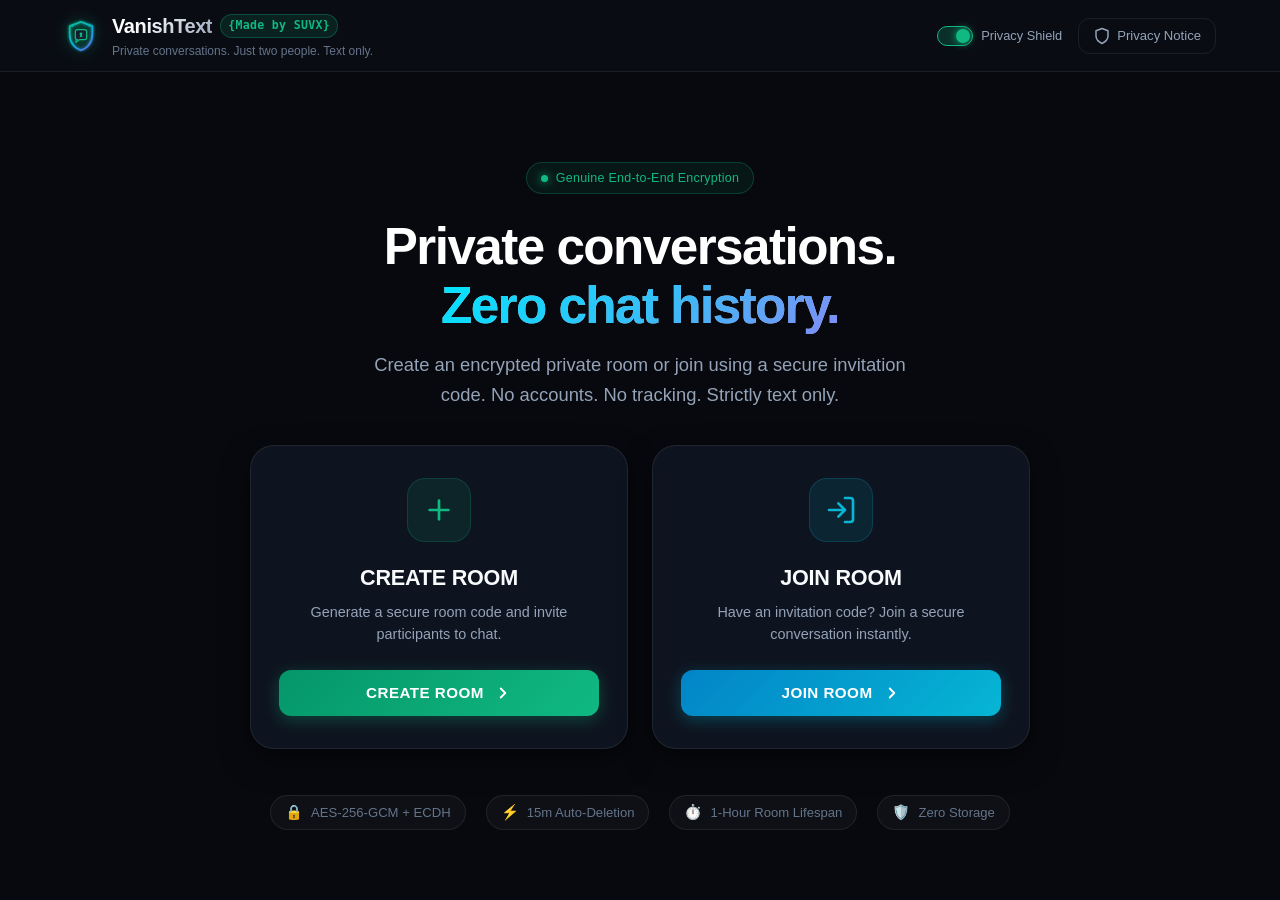
==== commit b293cf39: "Add files via upload" ====
--- a/index.html
+++ b/index.html
@@ -66,17 +66,34 @@
         <div class="landing-hero">
           <div class="security-chip">
             <span class="pulse-dot"></span>
-            <span>End-to-End Encryption</span>
-          </div>
-
-          <h1 id="landing-headline" class="landing-heading">Your private space to talk.</h1>
+            <span>Genuine End-to-End Encryption</span>
+          </div>
+
+          <h1 id="landing-headline" class="landing-heading">Private conversations.<br><span class="heading-gradient">Zero chat history.</span></h1>
           <p class="landing-subheading">
-            Create a private room or join someone using a secure invitation code. No chat history. Just text.
+            Create an encrypted private room or join using a secure invitation code. No accounts. No tracking. Strictly text only.
           </p>
 
           <!-- EXACTLY TWO PRIMARY ACTIONS -->
           <div class="landing-cards-grid">
-            <!-- Option 1: JOIN ROOM -->
+            <!-- Option 1: CREATE ROOM (Prominent First) -->
+            <article class="action-card card-create" id="card-create-action">
+              <div class="card-icon-wrap create-icon">
+                <svg width="32" height="32" viewBox="0 0 24 24" fill="none" stroke="currentColor" stroke-width="2" stroke-linecap="round" stroke-linejoin="round">
+                  <path d="M12 5v14M5 12h14"/>
+                </svg>
+              </div>
+              <h2 class="card-title">CREATE ROOM</h2>
+              <p class="card-desc">Generate a secure room code and invite participants to chat.</p>
+              <button type="button" class="btn-primary btn-create" id="btn-open-create">
+                CREATE ROOM
+                <svg width="18" height="18" viewBox="0 0 24 24" fill="none" stroke="currentColor" stroke-width="2.5" stroke-linecap="round" stroke-linejoin="round">
+                  <polyline points="9 18 15 12 9 6"></polyline>
+                </svg>
+              </button>
+            </article>
+
+            <!-- Option 2: JOIN ROOM -->
             <article class="action-card card-join" id="card-join-action">
               <div class="card-icon-wrap join-icon">
                 <svg width="32" height="32" viewBox="0 0 24 24" fill="none" stroke="currentColor" stroke-width="2" stroke-linecap="round" stroke-linejoin="round">
@@ -84,7 +101,7 @@
                 </svg>
               </div>
               <h2 class="card-title">JOIN ROOM</h2>
-              <p class="card-desc">Have an invitation code? Join a private conversation.</p>
+              <p class="card-desc">Have an invitation code? Join a secure conversation instantly.</p>
               <button type="button" class="btn-primary btn-join" id="btn-open-join">
                 JOIN ROOM
                 <svg width="18" height="18" viewBox="0 0 24 24" fill="none" stroke="currentColor" stroke-width="2.5" stroke-linecap="round" stroke-linejoin="round">
@@ -92,38 +109,25 @@
                 </svg>
               </button>
             </article>
-
-            <!-- Option 2: CREATE ROOM -->
-            <article class="action-card card-create" id="card-create-action">
-              <div class="card-icon-wrap create-icon">
-                <svg width="32" height="32" viewBox="0 0 24 24" fill="none" stroke="currentColor" stroke-width="2" stroke-linecap="round" stroke-linejoin="round">
-                  <path d="M12 5v14M5 12h14"/>
-                </svg>
-              </div>
-              <h2 class="card-title">CREATE ROOM</h2>
-              <p class="card-desc">Start a private conversation and invite one person.</p>
-              <button type="button" class="btn-primary btn-create" id="btn-open-create">
-                CREATE ROOM
-                <svg width="18" height="18" viewBox="0 0 24 24" fill="none" stroke="currentColor" stroke-width="2.5" stroke-linecap="round" stroke-linejoin="round">
-                  <polyline points="9 18 15 12 9 6"></polyline>
-                </svg>
-              </button>
-            </article>
           </div>
 
           <!-- Feature Pillars -->
           <div class="pillars-row">
             <div class="pillar-item">
               <span class="pillar-icon">🔒</span>
-              <span class="pillar-label">Strictly 2 People Max</span>
+              <span class="pillar-label">AES-256-GCM + ECDH</span>
             </div>
             <div class="pillar-item">
               <span class="pillar-icon">⚡</span>
-              <span class="pillar-label">Zero Chat History</span>
+              <span class="pillar-label">15m Auto-Deletion</span>
             </div>
             <div class="pillar-item">
-              <span class="pillar-icon">✍️</span>
-              <span class="pillar-label">Strict Text-Only</span>
+              <span class="pillar-icon">⏱️</span>
+              <span class="pillar-label">1-Hour Room Lifespan</span>
+            </div>
+            <div class="pillar-item">
+              <span class="pillar-icon">🛡️</span>
+              <span class="pillar-label">Zero Storage</span>
             </div>
           </div>
         </div>
@@ -139,7 +143,7 @@
               </svg>
             </div>
             <h2 id="create-headline" class="modal-title">Create Private Room</h2>
-            <p class="modal-subtitle">Generate an unpredictable CSPRNG invitation code for one guest.</p>
+            <p class="modal-subtitle">Generate an unpredictable CSPRNG invitation code. You will be the room owner.</p>
           </div>
 
           <form id="form-create-room" novalidate>
@@ -148,18 +152,7 @@
                 Your Nickname <span class="required">*</span>
               </label>
               <input type="text" id="create-nickname" class="form-input" placeholder="e.g. Alice" maxlength="24" required autocomplete="off">
-              <span class="field-hint">2-24 alphanumeric characters. Displayed to the other participant.</span>
-            </div>
-
-            <div class="form-group">
-              <label for="create-room-type" class="form-label">
-                Room Mode <span class="required">*</span>
-              </label>
-              <select id="create-room-type" class="form-select">
-                <option value="direct" selected>1-to-1 Private Chat (2 participants max)</option>
-                <option value="group">Group Chat (Up to 10 participants)</option>
-              </select>
-              <span class="field-hint" id="room-type-hint">Direct 1-to-1 conversation with pairwise ECDH end-to-end encryption.</span>
+              <span class="field-hint">2-24 alphanumeric characters. Visible to participants in the room.</span>
             </div>
 
             <div class="form-group">
@@ -167,17 +160,37 @@
                 Room Name <span class="optional">(Optional)</span>
               </label>
               <input type="text" id="create-roomname" class="form-input" placeholder="e.g. Confidential Chat" maxlength="32" autocomplete="off">
-              <span class="field-hint">Not searchable. Visible only to participants in this room.</span>
+              <span class="field-hint">Visible only to participants inside this room.</span>
+            </div>
+
+            <div class="form-group">
+              <label for="create-max-participants" class="form-label">
+                Room Capacity <span class="optional">(Multi-participant support)</span>
+              </label>
+              <select id="create-max-participants" class="form-select">
+                <option value="10" selected>Up to 10 Participants (Recommended)</option>
+                <option value="5">Up to 5 Participants</option>
+                <option value="2">2 Participants (Direct 1-to-1 Only)</option>
+              </select>
+              <span class="field-hint">As room owner, you control entry and can admit or remove participants.</span>
+            </div>
+
+            <div class="form-group" style="display: none;" aria-hidden="true">
+              <label for="create-room-type" class="form-label">Room Mode</label>
+              <select id="create-room-type" class="form-select">
+                <option value="direct" selected>1-to-1 Private Chat (2 participants max)</option>
+                <option value="group">Group Chat (up to 10)</option>
+              </select>
+              <span class="field-hint" id="room-type-hint">Direct 1-to-1 conversation with pairwise ECDH end-to-end encryption.</span>
             </div>
 
             <div class="form-group" style="display: none;" aria-hidden="true">
               <label for="create-transport-mode" class="form-label">Communication Transport</label>
               <select id="create-transport-mode" class="form-select">
-                <option value="auto" selected>Auto (PeerJS WebRTC Cross-Device P2P / Fallback)</option>
-                <option value="broadcast">Local Tab Mode (Dual-tab same device testing)</option>
-                <option value="peerjs">PeerJS Cloud WebRTC (Direct P2P DataChannel)</option>
+                <option value="auto" selected>Auto (WebRTC P2P / Fallback Relay)</option>
+                <option value="broadcast">Local Tab Mode</option>
+                <option value="peerjs">PeerJS Cloud WebRTC</option>
               </select>
-              <span class="field-hint">WebRTC connects directly between devices. All payloads are end-to-end encrypted.</span>
             </div>
 
             <div class="form-actions">
@@ -193,12 +206,12 @@
         <div class="form-modal-card invite-card">
           <div class="form-card-header">
             <div class="icon-circle ready-glow">
-              <svg width="26" height="26" viewBox="0 0 24 24" fill="none" stroke="#10b981" stroke-width="2.5" stroke-linecap="round" stroke-linejoin="round">
+              <svg width="26" height="26" viewBox="0 0 24 24" fill="none" stroke="#00e5ff" stroke-width="2.5" stroke-linecap="round" stroke-linejoin="round">
                 <polyline points="20 6 9 17 4 12"></polyline>
               </svg>
             </div>
             <h2 id="invite-headline" class="modal-title">Your private room is ready!</h2>
-            <p class="modal-subtitle">Share this invitation code with one person to invite them to your private chat.</p>
+            <p class="modal-subtitle">Share this invitation code with participants to invite them to your room.</p>
           </div>
 
           <!-- Monospace Code Container -->
@@ -218,6 +231,14 @@
                 <path d="M5 15H4a2 2 0 0 1-2-2V4a2 2 0 0 1 2-2h9a2 2 0 0 1 2 2v1"></path>
               </svg>
               COPY ROOM CODE
+            </button>
+
+            <button type="button" class="btn-secondary btn-copy-link" id="btn-copy-link">
+              <svg width="18" height="18" viewBox="0 0 24 24" fill="none" stroke="currentColor" stroke-width="2" stroke-linecap="round" stroke-linejoin="round">
+                <path d="M10 13a5 5 0 0 0 7.54.54l3-3a5 5 0 0 0-7.07-7.07l-1.72 1.71"></path>
+                <path d="M14 11a5 5 0 0 0-7.54-.54l-3 3a5 5 0 0 0 7.07 7.07l1.71-1.71"></path>
+              </svg>
+              COPY JOIN LINK
             </button>
 
             <button type="button" class="btn-secondary btn-share" id="btn-share-invite">
@@ -232,6 +253,12 @@
             </button>
           </div>
 
+          <!-- Cross-Network Compatibility Notice -->
+          <div class="network-badge-box">
+            <span class="network-badge-icon">🌐</span>
+            <span class="network-badge-text"><strong>Any Network Supported:</strong> Participants can join from Wi-Fi, Mobile Data (4G/5G), Hotspots, or VPNs using the code or direct link.</span>
+          </div>
+
           <div class="invite-enter-wrap">
             <button type="button" class="btn-success btn-enter" id="btn-enter-room">
               ENTER ROOM
@@ -239,7 +266,7 @@
                 <polyline points="9 18 15 12 9 6"></polyline>
               </svg>
             </button>
-            <p class="invite-warning">Once both participants join, the room cannot be joined by anyone else.</p>
+            <p class="invite-warning">You are the room owner. You can admit or remove participants from the sidebar.</p>
           </div>
         </div>
       </section>
@@ -277,9 +304,9 @@
             <div class="form-group" style="display: none;" aria-hidden="true">
               <label for="join-transport-mode" class="form-label">Communication Transport</label>
               <select id="join-transport-mode" class="form-select">
-                <option value="auto" selected>Auto (PeerJS WebRTC Cross-Device P2P / Fallback)</option>
-                <option value="broadcast">Local Tab Mode (Dual-tab same device testing)</option>
-                <option value="peerjs">PeerJS Cloud WebRTC (Direct P2P DataChannel)</option>
+                <option value="auto" selected>Auto</option>
+                <option value="broadcast">Local Tab Mode</option>
+                <option value="peerjs">PeerJS Cloud</option>
               </select>
             </div>
 
@@ -291,33 +318,63 @@
         </div>
       </section>
 
-      <!-- 5. CHAT ROOM VIEW -->
+      <!-- 5. CHAT ROOM VIEW WITH LEFT SIDEBAR -->
       <section id="view-chat" class="view-section chat-section" aria-label="Private Chat Room">
         <div class="chat-wrapper">
-          <!-- Chat Header -->
-          <div class="chat-header">
-            <div class="chat-header-left">
-              <div class="room-title-group">
-                <h2 id="chat-room-title" class="chat-room-title">Private Room</h2>
-                <div class="chat-badges">
-                  <span id="chat-transport-badge" class="badge-transport">WebRTC Mesh</span>
-                  <span id="chat-type-badge" class="badge-transport" style="display: none; background: rgba(16, 185, 129, 0.1); border-color: rgba(16, 185, 129, 0.3); color: var(--accent-emerald);">Group Room</span>
-                  <!-- SAS Verification Button -->
-                  <button type="button" id="btn-verify-session" class="badge-verify" title="Click to view ECDH Short Authentication String & Fingerprint" style="display: none;">
-                    <span>🛡️</span>
-                    <span>Verify</span>
+          <!-- LEFT SIDEBAR -->
+          <aside class="chat-sidebar" id="chat-sidebar" aria-label="Room & Participants">
+            <div class="sidebar-header">
+              <div class="sidebar-room-info">
+                <span class="sidebar-label">ROOM CODE</span>
+                <div class="sidebar-code-box">
+                  <span class="sidebar-code monospace" id="sidebar-room-code">---- ---- ----</span>
+                  <button type="button" class="btn-icon-copy" id="btn-sidebar-copy" title="Copy Room Code">
+                    <svg width="15" height="15" viewBox="0 0 24 24" fill="none" stroke="currentColor" stroke-width="2" stroke-linecap="round" stroke-linejoin="round">
+                      <rect x="9" y="9" width="13" height="13" rx="2" ry="2"></rect>
+                      <path d="M5 15H4a2 2 0 0 1-2-2V4a2 2 0 0 1 2-2h9a2 2 0 0 1 2 2v1"></path>
+                    </svg>
                   </button>
                 </div>
               </div>
-              <div class="chat-participants-row">
-                <span class="status-dot status-waiting" id="chat-status-indicator"></span>
-                <span class="status-text" id="chat-status-text">Connecting...</span>
-                <span class="divider-dot">•</span>
-                <span class="participants-text" id="chat-participants">Alice (You) & Waiting...</span>
-              </div>
-            </div>
-
-            <div class="chat-header-right">
+            </div>
+
+            <!-- Participants Section -->
+            <div class="sidebar-section">
+              <div class="sidebar-section-header">
+                <span class="sidebar-section-title">PARTICIPANTS</span>
+                <span class="participant-count-badge" id="sidebar-participant-badge">1 Online</span>
+              </div>
+              <div class="sidebar-participants-list" id="sidebar-participants-list">
+                <!-- Dynamically rendered participant list -->
+              </div>
+            </div>
+
+            <!-- Pending Admission Banner for Room Owner -->
+            <div class="sidebar-pending-wrap" id="sidebar-pending-wrap" style="display: none;">
+              <div class="pending-notice-title">Guest Requesting Entry</div>
+              <div class="pending-guest-row">
+                <span id="sidebar-pending-nick" class="pending-nick">Guest</span>
+                <div class="pending-actions">
+                  <button type="button" class="btn-admit-quick" id="btn-sidebar-admit" title="Admit Guest">Admit</button>
+                  <button type="button" class="btn-reject-quick" id="btn-sidebar-reject" title="Decline Guest">Decline</button>
+                </div>
+              </div>
+            </div>
+
+            <!-- Sidebar Footer Actions -->
+            <div class="sidebar-footer">
+              <!-- CLEAR CHAT FOR EVERYONE -->
+              <button type="button" class="btn-clear" id="btn-clear-chat" title="Clear all chat messages for everyone in this room">
+                <svg width="15" height="15" viewBox="0 0 24 24" fill="none" stroke="currentColor" stroke-width="2" stroke-linecap="round" stroke-linejoin="round">
+                  <path d="M3 6h18M19 6v14a2 2 0 0 1-2 2H7a2 2 0 0 1-2-2V6m3 0V4a2 2 0 0 1 2-2h4a2 2 0 0 1 2 2v2"></path>
+                  <line x1="10" y1="11" x2="10" y2="17"></line>
+                  <line x1="14" y1="11" x2="14" y2="17"></line>
+                </svg>
+                <span class="btn-clear-label">CLEAR CHAT FOR EVERYONE</span>
+                <span class="sr-only" style="display:none;">CLEAR CHAT FOR BOTH</span>
+              </button>
+
+              <!-- LEAVE ROOM -->
               <button type="button" class="btn-danger btn-leave" id="btn-leave-room" title="Wipe keys, delete messages, and leave room">
                 <svg width="16" height="16" viewBox="0 0 24 24" fill="none" stroke="currentColor" stroke-width="2" stroke-linecap="round" stroke-linejoin="round">
                   <path d="M9 21H5a2 2 0 0 1-2-2V5a2 2 0 0 1 2-2h4"></path>
@@ -327,28 +384,79 @@
                 LEAVE ROOM
               </button>
             </div>
-          </div>
-
-          <!-- Message Log Container (Memory Only) -->
-          <div class="chat-messages-container" id="chat-messages-container" role="log" aria-live="polite">
-            <!-- Messages rendered dynamically via textContent -->
-          </div>
-
-          <!-- Message Composer Area -->
-          <div class="chat-composer">
-            <div class="composer-toolbar">
-              <span class="text-policy-tag">Strict Text Only • Plaintext Never Stored</span>
-              <span class="char-counter" id="chat-char-counter">0 / 2000</span>
-            </div>
-
-            <div class="composer-input-row">
-              <textarea id="chat-input-textarea" class="composer-textarea" placeholder="Type a private message... (Enter to send, Shift+Enter for newline)" rows="1" maxlength="2000"></textarea>
-              <button type="button" class="btn-send" id="btn-send-message" aria-label="Send Encrypted Message">
-                <svg width="20" height="20" viewBox="0 0 24 24" fill="none" stroke="currentColor" stroke-width="2.5" stroke-linecap="round" stroke-linejoin="round">
-                  <line x1="22" y1="2" x2="11" y2="13"></line>
-                  <polygon points="22 2 15 22 11 13 2 9 22 2"></polygon>
-                </svg>
+          </aside>
+
+          <!-- MAIN CONVERSATION AREA -->
+          <div class="chat-main-area">
+            <!-- Chat Header -->
+            <div class="chat-header">
+              <!-- Mobile sidebar toggle -->
+              <button type="button" class="btn-sidebar-toggle" id="btn-toggle-sidebar" aria-label="Toggle participants sidebar">
+                <svg width="18" height="18" viewBox="0 0 24 24" fill="none" stroke="currentColor" stroke-width="2">
+                  <path d="M17 21v-2a4 4 0 0 0-4-4H5a4 4 0 0 0-4 4v2"></path>
+                  <circle cx="9" cy="7" r="4"></circle>
+                  <path d="M23 21v-2a4 4 0 0 0-3-3.87"></path>
+                  <path d="M16 3.13a4 4 0 0 1 0 7.75"></path>
+                </svg>
+                <span class="toggle-badge" id="mobile-participant-count">1</span>
               </button>
+
+              <div class="chat-header-left">
+                <div class="room-title-group">
+                  <h2 id="chat-room-title" class="chat-room-title">Private Room</h2>
+                  <div class="chat-badges">
+                    <span id="chat-transport-badge" class="badge-transport">WebRTC</span>
+                    <span id="chat-type-badge" class="badge-transport" style="display: none;">Group Room</span>
+                    <!-- SAS Verification Button -->
+                    <button type="button" id="btn-verify-session" class="badge-verify" title="Click to view ECDH Short Authentication String & Fingerprint" style="display: none;">
+                      <span>🛡️</span>
+                      <span>Verify</span>
+                    </button>
+                  </div>
+                </div>
+                <div class="chat-participants-row">
+                  <span class="status-dot status-waiting" id="chat-status-indicator"></span>
+                  <span class="status-text" id="chat-status-text">Connecting...</span>
+                  <span class="divider-dot">•</span>
+                  <span class="participants-text" id="chat-participants">Alice (You)</span>
+                </div>
+              </div>
+
+              <div class="chat-header-right">
+                <!-- Creator Control: Remove Admitted Guest (Backwards-compatible button) -->
+                <button type="button" class="btn-remove-guest" id="btn-remove-guest" title="Remove guest from room and revoke access" style="display: none;">
+                  <svg width="15" height="15" viewBox="0 0 24 24" fill="none" stroke="currentColor" stroke-width="2" stroke-linecap="round" stroke-linejoin="round">
+                    <path d="M16 21v-2a4 4 0 0 0-4-4H5a4 4 0 0 0-4 4v2"></path>
+                    <circle cx="8.5" cy="7" r="4"></circle>
+                    <line x1="18" y1="8" x2="23" y2="13"></line>
+                    <line x1="23" y1="8" x2="18" y2="13"></line>
+                  </svg>
+                  REMOVE GUEST
+                </button>
+              </div>
+            </div>
+
+            <!-- Message Log Container (Memory Only) -->
+            <div class="chat-messages-container" id="chat-messages-container" role="log" aria-live="polite">
+              <!-- Messages rendered dynamically via textContent -->
+            </div>
+
+            <!-- Message Composer Area -->
+            <div class="chat-composer">
+              <div class="composer-toolbar">
+                <span class="text-policy-tag">Strict Text Only • Plaintext Never Stored</span>
+                <span class="char-counter" id="chat-char-counter">0 / 2000</span>
+              </div>
+
+              <div class="composer-input-row">
+                <textarea id="chat-input-textarea" class="composer-textarea" placeholder="Type a message... (Enter to send, Shift+Enter for newline)" rows="1" maxlength="2000"></textarea>
+                <button type="button" class="btn-send" id="btn-send-message" aria-label="Send Encrypted Message">
+                  <svg width="20" height="20" viewBox="0 0 24 24" fill="none" stroke="currentColor" stroke-width="2.5" stroke-linecap="round" stroke-linejoin="round">
+                    <line x1="22" y1="2" x2="11" y2="13"></line>
+                    <polygon points="22 2 15 22 11 13 2 9 22 2"></polygon>
+                  </svg>
+                </button>
+              </div>
             </div>
           </div>
         </div>
@@ -389,6 +497,28 @@
           <div class="verify-footer-note">
             <span>Participants: <strong id="verify-users">Alice & Bob</strong></span>
             <p>Derived via ECDH (NIST P-256) & HKDF (HMAC-SHA-256). Ephemeral keys are destroyed upon room departure.</p>
+          </div>
+        </div>
+      </div>
+    </div>
+
+    <!-- MODAL: Guest Admission Request (Creator Controls) -->
+    <div id="modal-admission" class="modal-backdrop" aria-hidden="true" role="dialog" aria-modal="true" aria-labelledby="admission-title">
+      <div class="modal-dialog">
+        <div class="modal-header">
+          <div class="icon-circle create-glow">👤</div>
+          <h3 id="admission-title">Guest Admission Request</h3>
+        </div>
+        <div class="modal-body">
+          <p class="modal-text">
+            Guest <strong id="admission-guest-nick">Guest</strong> is requesting to join your private room.
+          </p>
+          <p class="field-hint" style="margin-bottom: 20px;">
+            VanishText allows strictly one admitted guest at a time. Admitting this guest will establish an authenticated end-to-end encrypted session.
+          </p>
+          <div class="form-actions" style="margin-top: 0; justify-content: flex-end; gap: 10px;">
+            <button type="button" class="btn-secondary" id="btn-reject-guest">DECLINE</button>
+            <button type="button" class="btn-success" id="btn-admit-guest" style="height: 44px; width: auto; padding: 0 20px;">ADMIT GUEST</button>
           </div>
         </div>
       </div>
--- a/css/style.css
+++ b/css/style.css
@@ -78,11 +78,20 @@
   right: 0;
   bottom: 0;
   background: 
-    radial-gradient(circle at 15% 15%, rgba(16, 185, 129, 0.05) 0%, transparent 40%),
-    radial-gradient(circle at 85% 85%, rgba(99, 102, 241, 0.05) 0%, transparent 40%),
+    linear-gradient(rgba(0, 229, 255, 0.03) 1px, transparent 1px),
+    linear-gradient(90deg, rgba(0, 229, 255, 0.03) 1px, transparent 1px),
+    radial-gradient(circle at 15% 15%, rgba(0, 229, 255, 0.08) 0%, transparent 45%),
+    radial-gradient(circle at 85% 85%, rgba(99, 102, 241, 0.07) 0%, transparent 45%),
     linear-gradient(180deg, var(--bg-darkest) 0%, var(--bg-primary) 100%);
+  background-size: 36px 36px, 36px 36px, 100% 100%, 100% 100%, 100% 100%;
   pointer-events: none;
   z-index: -1;
+}
+
+.heading-gradient {
+  background: linear-gradient(135deg, #00e5ff 0%, #38bdf8 55%, #818cf8 100%);
+  -webkit-background-clip: text;
+  -webkit-text-fill-color: transparent;
 }
 
 /* Application Layout */
@@ -710,23 +719,47 @@
 
 .invite-controls-grid {
   display: grid;
-  grid-template-columns: 1fr 1fr;
-  gap: 12px;
-  margin-bottom: 20px;
-}
-
-.btn-copy {
-  height: 48px;
-  font-size: 0.85rem;
-}
-
-.btn-share {
+  grid-template-columns: repeat(auto-fit, minmax(130px, 1fr));
+  gap: 10px;
+  margin-bottom: 16px;
+}
+
+.btn-copy, .btn-copy-link, .btn-share {
   height: 48px;
   display: inline-flex;
   align-items: center;
   justify-content: center;
   gap: 8px;
-  font-size: 0.85rem;
+  font-size: 0.82rem;
+  font-weight: 600;
+  white-space: nowrap;
+}
+
+.network-badge-box {
+  display: flex;
+  align-items: center;
+  gap: 12px;
+  background: rgba(6, 182, 212, 0.08);
+  border: 1px solid rgba(6, 182, 212, 0.22);
+  border-radius: var(--radius-md);
+  padding: 12px 16px;
+  margin-bottom: 20px;
+  text-align: left;
+}
+
+.network-badge-icon {
+  font-size: 1.25rem;
+  flex-shrink: 0;
+}
+
+.network-badge-text {
+  font-size: 0.78rem;
+  color: var(--text-secondary);
+  line-height: 1.45;
+}
+
+.network-badge-text strong {
+  color: var(--accent-cyan);
 }
 
 .invite-enter-wrap {
@@ -780,19 +813,347 @@
 }
 
 .chat-wrapper {
-  max-width: 900px;
+  max-width: 1100px;
   width: 100%;
   height: 100%;
   margin: 0 auto;
   background: var(--bg-card);
   backdrop-filter: blur(16px);
   -webkit-backdrop-filter: blur(16px);
+  border: 1px solid rgba(0, 229, 255, 0.18);
+  border-radius: var(--radius-xl);
+  display: flex;
+  flex-direction: row;
+  overflow: hidden;
+  box-shadow: var(--shadow-card), 0 0 24px rgba(0, 229, 255, 0.05);
+  position: relative;
+}
+
+/* LEFT SIDEBAR */
+.chat-sidebar {
+  width: 290px;
+  flex-shrink: 0;
+  background: rgba(9, 14, 25, 0.95);
+  border-right: 1px solid var(--border-subtle);
+  display: flex;
+  flex-direction: column;
+  overflow: hidden;
+  transition: transform 0.3s var(--ease-fast);
+  z-index: 20;
+}
+
+.sidebar-header {
+  padding: 16px 18px;
+  border-bottom: 1px solid var(--border-subtle);
+  background: rgba(14, 20, 36, 0.6);
+}
+
+.sidebar-room-info {
+  display: flex;
+  flex-direction: column;
+  gap: 6px;
+}
+
+.sidebar-label {
+  font-size: 0.68rem;
+  font-weight: 700;
+  letter-spacing: 0.08em;
+  color: var(--accent-cyan);
+  text-transform: uppercase;
+}
+
+.sidebar-code-box {
+  display: flex;
+  align-items: center;
+  justify-content: space-between;
+  background: rgba(0, 229, 255, 0.07);
+  border: 1px solid rgba(0, 229, 255, 0.25);
+  border-radius: var(--radius-md);
+  padding: 8px 12px;
+}
+
+.sidebar-code {
+  font-family: var(--font-mono);
+  font-size: 0.88rem;
+  font-weight: 700;
+  color: #ffffff;
+  letter-spacing: 0.05em;
+}
+
+.btn-icon-copy {
+  background: transparent;
+  border: none;
+  color: var(--accent-cyan);
+  cursor: pointer;
+  padding: 4px;
+  border-radius: 4px;
+  display: flex;
+  align-items: center;
+  justify-content: center;
+  transition: all 0.2s;
+}
+
+.btn-icon-copy:hover {
+  background: rgba(0, 229, 255, 0.15);
+  color: #ffffff;
+}
+
+/* Participants Section */
+.sidebar-section {
+  flex: 1;
+  display: flex;
+  flex-direction: column;
+  padding: 16px 18px;
+  overflow-y: auto;
+  scrollbar-width: thin;
+}
+
+.sidebar-section-header {
+  display: flex;
+  align-items: center;
+  justify-content: space-between;
+  margin-bottom: 12px;
+}
+
+.sidebar-section-title {
+  font-size: 0.72rem;
+  font-weight: 700;
+  letter-spacing: 0.06em;
+  color: var(--text-muted);
+  text-transform: uppercase;
+}
+
+.participant-count-badge {
+  font-size: 0.7rem;
+  font-weight: 600;
+  color: var(--accent-emerald);
+  background: rgba(16, 185, 129, 0.12);
+  border: 1px solid rgba(16, 185, 129, 0.3);
+  padding: 2px 8px;
+  border-radius: 999px;
+}
+
+.sidebar-participants-list {
+  display: flex;
+  flex-direction: column;
+  gap: 8px;
+}
+
+.sidebar-participant-item {
+  display: flex;
+  align-items: center;
+  gap: 10px;
+  padding: 8px 10px;
+  border-radius: var(--radius-md);
+  background: rgba(255, 255, 255, 0.03);
+  border: 1px solid rgba(255, 255, 255, 0.05);
+  transition: all 0.2s var(--ease-fast);
+}
+
+.sidebar-participant-item:hover {
+  background: rgba(255, 255, 255, 0.06);
+}
+
+.sidebar-participant-item.is-self {
+  background: rgba(0, 229, 255, 0.06);
+  border-color: rgba(0, 229, 255, 0.2);
+}
+
+.participant-avatar {
+  width: 28px;
+  height: 28px;
+  border-radius: 50%;
+  background: linear-gradient(135deg, #00e5ff 0%, #6366f1 100%);
+  color: #05070d;
+  font-weight: 700;
+  font-size: 0.75rem;
+  display: flex;
+  align-items: center;
+  justify-content: center;
+  flex-shrink: 0;
+}
+
+.participant-meta {
+  flex: 1;
+  min-width: 0;
+  display: flex;
+  flex-direction: column;
+  gap: 2px;
+}
+
+.participant-name {
+  font-size: 0.82rem;
+  font-weight: 600;
+  color: var(--text-primary);
+  white-space: nowrap;
+  overflow: hidden;
+  text-overflow: ellipsis;
+}
+
+.participant-role-tag {
+  font-size: 0.65rem;
+  font-weight: 600;
+  padding: 1px 6px;
+  border-radius: 4px;
+  display: inline-block;
+  width: fit-content;
+}
+
+.role-owner {
+  color: #f59e0b;
+  background: rgba(245, 158, 11, 0.15);
+  border: 1px solid rgba(245, 158, 11, 0.3);
+}
+
+.role-member {
+  color: var(--text-secondary);
+  background: rgba(255, 255, 255, 0.06);
+}
+
+.btn-remove-participant {
+  background: rgba(244, 63, 94, 0.1);
+  border: 1px solid rgba(244, 63, 94, 0.3);
+  color: var(--accent-rose);
+  border-radius: 6px;
+  width: 24px;
+  height: 24px;
+  font-size: 0.75rem;
+  display: flex;
+  align-items: center;
+  justify-content: center;
+  cursor: pointer;
+  transition: all 0.2s;
+  flex-shrink: 0;
+}
+
+.btn-remove-participant:hover {
+  background: rgba(244, 63, 94, 0.25);
+  border-color: var(--accent-rose);
+}
+
+/* Sidebar Pending Admission Box */
+.sidebar-pending-wrap {
+  margin: 0 14px 12px;
+  padding: 12px;
+  background: rgba(245, 158, 11, 0.1);
+  border: 1px solid rgba(245, 158, 11, 0.3);
+  border-radius: var(--radius-md);
+  display: flex;
+  flex-direction: column;
+  gap: 8px;
+}
+
+.pending-notice-title {
+  font-size: 0.7rem;
+  font-weight: 700;
+  color: var(--accent-amber);
+  text-transform: uppercase;
+  letter-spacing: 0.05em;
+}
+
+.pending-guest-row {
+  display: flex;
+  align-items: center;
+  justify-content: space-between;
+  gap: 8px;
+}
+
+.pending-nick {
+  font-size: 0.82rem;
+  font-weight: 600;
+  color: var(--text-primary);
+  overflow: hidden;
+  text-overflow: ellipsis;
+}
+
+.pending-actions {
+  display: flex;
+  align-items: center;
+  gap: 6px;
+}
+
+.btn-admit-quick {
+  background: rgba(16, 185, 129, 0.2);
+  border: 1px solid rgba(16, 185, 129, 0.4);
+  color: var(--accent-emerald);
+  padding: 3px 8px;
+  font-size: 0.72rem;
+  font-weight: 600;
+  border-radius: 4px;
+  cursor: pointer;
+  transition: all 0.2s;
+}
+
+.btn-admit-quick:hover {
+  background: rgba(16, 185, 129, 0.35);
+}
+
+.btn-reject-quick {
+  background: rgba(244, 63, 94, 0.2);
+  border: 1px solid rgba(244, 63, 94, 0.4);
+  color: var(--accent-rose);
+  padding: 3px 8px;
+  font-size: 0.72rem;
+  font-weight: 600;
+  border-radius: 4px;
+  cursor: pointer;
+  transition: all 0.2s;
+}
+
+.btn-reject-quick:hover {
+  background: rgba(244, 63, 94, 0.35);
+}
+
+/* Sidebar Footer */
+.sidebar-footer {
+  padding: 14px 18px;
+  border-top: 1px solid var(--border-subtle);
+  background: rgba(9, 14, 25, 0.8);
+  display: flex;
+  flex-direction: column;
+  gap: 8px;
+}
+
+.sidebar-footer .btn-clear,
+.sidebar-footer .btn-leave {
+  width: 100%;
+  justify-content: center;
+  height: 38px;
+  font-size: 0.78rem;
+  font-weight: 600;
+  border-radius: var(--radius-md);
+}
+
+/* Main Conversation Area */
+.chat-main-area {
+  flex: 1;
+  min-width: 0;
+  display: flex;
+  flex-direction: column;
+  height: 100%;
+  background: var(--bg-card);
+}
+
+.btn-sidebar-toggle {
+  display: none;
+  align-items: center;
+  gap: 6px;
+  padding: 6px 10px;
+  background: rgba(255, 255, 255, 0.05);
   border: 1px solid var(--border-subtle);
-  border-radius: var(--radius-xl);
-  display: flex;
-  flex-direction: column;
-  overflow: hidden;
-  box-shadow: var(--shadow-card);
+  border-radius: var(--radius-md);
+  color: var(--text-primary);
+  cursor: pointer;
+  margin-right: 12px;
+}
+
+.toggle-badge {
+  font-size: 0.7rem;
+  font-weight: 700;
+  background: var(--accent-cyan);
+  color: #05070d;
+  padding: 1px 6px;
+  border-radius: 999px;
 }
 
 /* Chat Header */
@@ -919,6 +1280,57 @@
 .btn-danger:hover {
   background: rgba(244, 63, 94, 0.2);
   border-color: var(--accent-rose);
+}
+
+.chat-header-right {
+  display: flex;
+  align-items: center;
+  gap: 8px;
+  flex-wrap: wrap;
+}
+
+/* Clear Chat Button */
+.btn-clear {
+  display: inline-flex;
+  align-items: center;
+  gap: 6px;
+  padding: 8px 14px;
+  background: rgba(245, 158, 11, 0.12);
+  color: var(--accent-amber);
+  border: 1px solid rgba(245, 158, 11, 0.35);
+  border-radius: var(--radius-md);
+  font-size: 0.8rem;
+  font-weight: 600;
+  cursor: pointer;
+  transition: all 0.2s var(--ease-fast);
+}
+
+.btn-clear:hover {
+  background: rgba(245, 158, 11, 0.24);
+  border-color: var(--accent-amber);
+  box-shadow: 0 0 12px rgba(245, 158, 11, 0.25);
+}
+
+/* Creator Remove Guest Button */
+.btn-remove-guest {
+  display: inline-flex;
+  align-items: center;
+  gap: 6px;
+  padding: 8px 14px;
+  background: rgba(244, 63, 94, 0.12);
+  color: var(--accent-rose);
+  border: 1px solid rgba(244, 63, 94, 0.35);
+  border-radius: var(--radius-md);
+  font-size: 0.8rem;
+  font-weight: 600;
+  cursor: pointer;
+  transition: all 0.2s var(--ease-fast);
+}
+
+.btn-remove-guest:hover {
+  background: rgba(244, 63, 94, 0.24);
+  border-color: var(--accent-rose);
+  box-shadow: 0 0 12px rgba(244, 63, 94, 0.25);
 }
 
 /* Scrollable Message List (Memory Only) */
--- a/css/responsive.css
+++ b/css/responsive.css
@@ -132,6 +132,29 @@
     border-radius: 0;
     border: none;
     border-top: 1px solid var(--border-subtle);
+    position: relative;
+  }
+
+  /* Mobile Sidebar Drawer */
+  .btn-sidebar-toggle {
+    display: inline-flex;
+  }
+
+  .chat-sidebar {
+    position: absolute;
+    top: 0;
+    left: 0;
+    bottom: 0;
+    width: 280px;
+    background: #090e1a;
+    box-shadow: 6px 0 30px rgba(0, 0, 0, 0.8);
+    transform: translateX(-100%);
+    transition: transform 0.25s cubic-bezier(0.16, 1, 0.3, 1);
+    z-index: 50;
+  }
+
+  .chat-sidebar.mobile-open {
+    transform: translateX(0);
   }
 
   .chat-header {
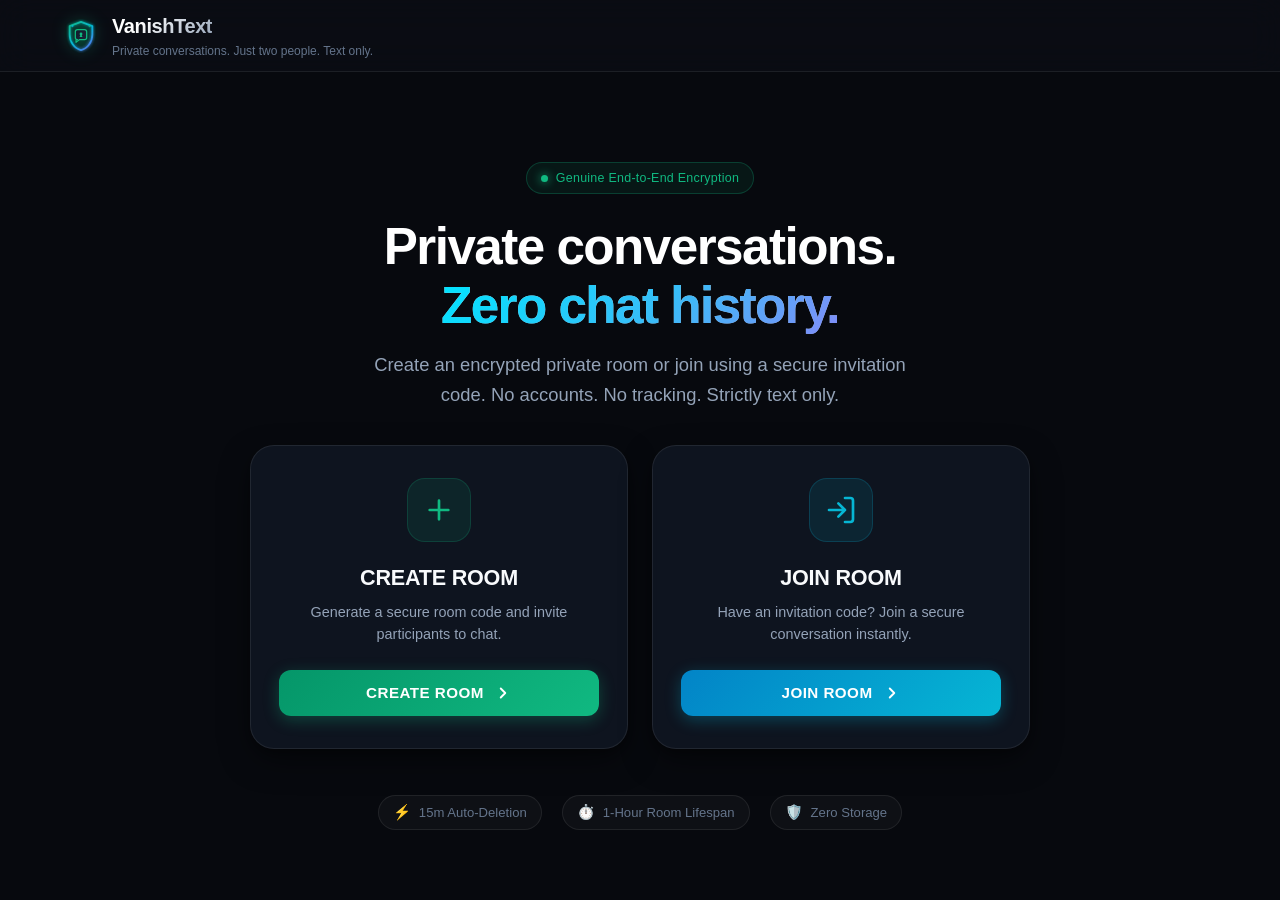
==== commit f9427fc7: "Add files via upload" ====
--- a/index.html
+++ b/index.html
@@ -3,9 +3,9 @@
 <head>
   <meta charset="UTF-8">
   <meta name="viewport" content="width=device-width, initial-scale=1.0">
-  <title>VanishText {Made by SUVX} — Private 1-to-1 End-to-End Encrypted Chat</title>
-  <meta name="description" content="VanishText {Made by SUVX} is a private, temporary, one-to-one text chat website with genuine end-to-end encryption (AES-256-GCM + ECDH), zero chat history, and no user accounts.">
-  <meta name="keywords" content="private chat, encrypted chat, e2ee, vanishtext, suvx, temporary room, text only, secure messenger">
+  <title>VanishText — Private 1-to-1 End-to-End Encrypted Chat</title>
+  <meta name="description" content="VanishText is a private, temporary, one-to-one text chat website with genuine end-to-end encryption, zero chat history, and no user accounts.">
+  <meta name="keywords" content="private chat, encrypted chat, e2ee, vanishtext, temporary room, text only, secure messenger">
   
   <!-- Security Headers (Client-side metadata) -->
   <meta http-equiv="X-Content-Type-Options" content="nosniff">
@@ -34,22 +34,22 @@
           <div class="brand-info">
             <div class="brand-title-wrap">
               <span class="brand-name">VanishText</span>
-              <span class="brand-badge">{Made by SUVX}</span>
             </div>
             <p class="brand-tagline">Private conversations. Just two people. Text only.</p>
           </div>
         </div>
 
-        <div class="header-actions">
-          <!-- Privacy Blur Toggle -->
-          <label class="toggle-pill" title="Toggle automatic privacy blur when switching tabs">
+        <!-- Header Actions: Hidden from UI; Privacy Shield is permanently locked ALWAYS ON -->
+        <div class="header-actions" style="display: none;" aria-hidden="true">
+          <!-- Privacy Blur Toggle (Always ON in background) -->
+          <label class="toggle-pill" aria-hidden="true">
             <input type="checkbox" id="toggle-privacy-blur" checked>
             <span class="toggle-track"></span>
             <span class="toggle-label">Privacy Shield</span>
           </label>
 
-          <!-- Privacy Notice Trigger -->
-          <button type="button" class="btn-ghost" id="btn-privacy-modal" aria-label="Open Privacy Notice & Architecture Disclosures">
+          <!-- Privacy Notice Trigger (Hidden from header) -->
+          <button type="button" class="btn-ghost" id="btn-privacy-modal" aria-hidden="true" tabindex="-1">
             <svg width="18" height="18" viewBox="0 0 24 24" fill="none" stroke="currentColor" stroke-width="2" stroke-linecap="round" stroke-linejoin="round" aria-hidden="true">
               <path d="M12 22s8-4 8-10V5l-8-3-8 3v7c0 6 8 10 8 10z"/>
             </svg>
@@ -114,10 +114,6 @@
           <!-- Feature Pillars -->
           <div class="pillars-row">
             <div class="pillar-item">
-              <span class="pillar-icon">🔒</span>
-              <span class="pillar-label">AES-256-GCM + ECDH</span>
-            </div>
-            <div class="pillar-item">
               <span class="pillar-icon">⚡</span>
               <span class="pillar-label">15m Auto-Deletion</span>
             </div>
@@ -163,17 +159,8 @@
               <span class="field-hint">Visible only to participants inside this room.</span>
             </div>
 
-            <div class="form-group">
-              <label for="create-max-participants" class="form-label">
-                Room Capacity <span class="optional">(Multi-participant support)</span>
-              </label>
-              <select id="create-max-participants" class="form-select">
-                <option value="10" selected>Up to 10 Participants (Recommended)</option>
-                <option value="5">Up to 5 Participants</option>
-                <option value="2">2 Participants (Direct 1-to-1 Only)</option>
-              </select>
-              <span class="field-hint">As room owner, you control entry and can admit or remove participants.</span>
-            </div>
+            <!-- Strict 1-to-1 Private Chat (No multi-participant option) -->
+            <input type="hidden" id="create-max-participants" value="2">
 
             <div class="form-group" style="display: none;" aria-hidden="true">
               <label for="create-room-type" class="form-label">Room Mode</label>
--- a/css/style.css
+++ b/css/style.css
@@ -181,9 +181,7 @@
 }
 
 .header-actions {
-  display: flex;
-  align-items: center;
-  gap: 16px;
+  display: none !important;
 }
 
 /* Privacy Shield Toggle Switch */
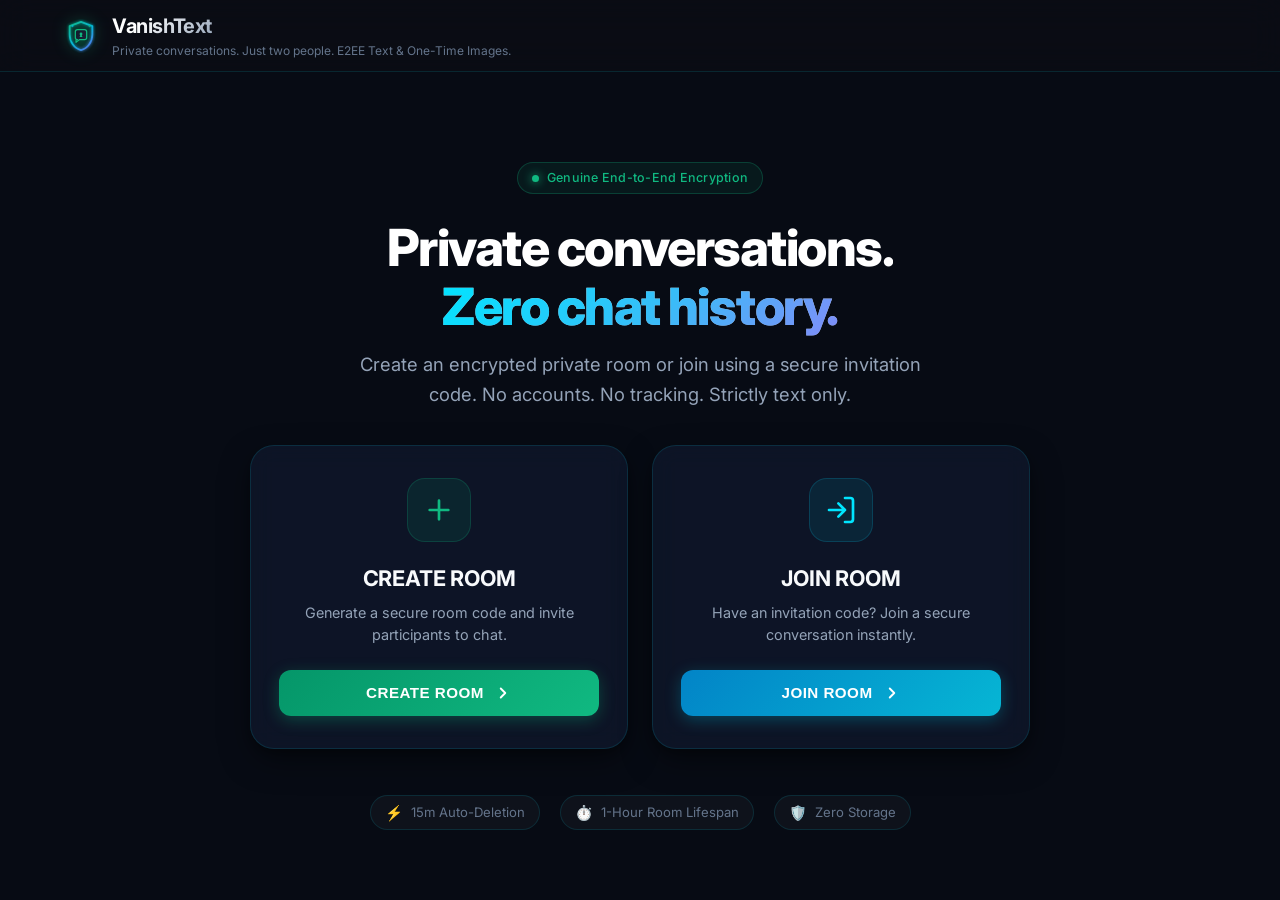
==== commit 166f86f3: "Add files via upload" ====
--- a/index.html
+++ b/index.html
@@ -1,19 +1,29 @@
 <!DOCTYPE html>
 <html lang="en">
+
 <head>
   <meta charset="UTF-8">
-  <meta name="viewport" content="width=device-width, initial-scale=1.0">
+  <meta name="viewport" content="width=device-width, initial-scale=1.0, maximum-scale=1.0, user-scalable=no, viewport-fit=cover, interactive-widget=resizes-content">
   <title>VanishText — Private 1-to-1 End-to-End Encrypted Chat</title>
-  <meta name="description" content="VanishText is a private, temporary, one-to-one text chat website with genuine end-to-end encryption, zero chat history, and no user accounts.">
-  <meta name="keywords" content="private chat, encrypted chat, e2ee, vanishtext, temporary room, text only, secure messenger">
-  
+  <meta name="description"
+    content="VanishText is a private, temporary, one-to-one text chat website with genuine end-to-end encryption, zero chat history, and no user accounts.">
+  <meta name="keywords"
+    content="private chat, encrypted chat, e2ee, vanishtext, temporary room, text only, secure messenger">
+
   <!-- Security Headers (Client-side metadata) -->
   <meta http-equiv="X-Content-Type-Options" content="nosniff">
-  
+
   <link rel="icon" type="image/svg+xml" href="assets/logo.svg">
+  <!-- Google Fonts: Inter and JetBrains Mono -->
+  <link rel="preconnect" href="https://fonts.googleapis.com">
+  <link rel="preconnect" href="https://fonts.gstatic.com" crossorigin>
+  <link
+    href="https://fonts.googleapis.com/css2?family=Inter:wght@400;500;600;700&family=JetBrains+Mono:wght@400;500;600;700&display=swap"
+    rel="stylesheet">
   <link rel="stylesheet" href="css/style.css">
   <link rel="stylesheet" href="css/responsive.css">
 </head>
+
 <body>
   <!-- Global Privacy Blur Shield Overlay -->
   <div id="privacy-blur-overlay" class="privacy-blur-overlay" aria-hidden="true" title="Click to resume view">
@@ -35,23 +45,24 @@
             <div class="brand-title-wrap">
               <span class="brand-name">VanishText</span>
             </div>
-            <p class="brand-tagline">Private conversations. Just two people. Text only.</p>
-          </div>
-        </div>
-
-        <!-- Header Actions: Hidden from UI; Privacy Shield is permanently locked ALWAYS ON -->
-        <div class="header-actions" style="display: none;" aria-hidden="true">
+            <p class="brand-tagline">Private conversations. Just two people. E2EE Text &amp; One-Time Images.</p>
+          </div>
+        </div>
+
+        <!-- Header Actions -->
+        <div class="header-actions">
           <!-- Privacy Blur Toggle (Always ON in background) -->
-          <label class="toggle-pill" aria-hidden="true">
+          <label class="toggle-pill" aria-hidden="true" style="display: none;">
             <input type="checkbox" id="toggle-privacy-blur" checked>
             <span class="toggle-track"></span>
             <span class="toggle-label">Privacy Shield</span>
           </label>
 
-          <!-- Privacy Notice Trigger (Hidden from header) -->
-          <button type="button" class="btn-ghost" id="btn-privacy-modal" aria-hidden="true" tabindex="-1">
-            <svg width="18" height="18" viewBox="0 0 24 24" fill="none" stroke="currentColor" stroke-width="2" stroke-linecap="round" stroke-linejoin="round" aria-hidden="true">
-              <path d="M12 22s8-4 8-10V5l-8-3-8 3v7c0 6 8 10 8 10z"/>
+          <!-- Privacy Notice Trigger -->
+          <button type="button" class="btn-ghost" id="btn-privacy-modal" title="View Privacy &amp; Security Notice">
+            <svg width="18" height="18" viewBox="0 0 24 24" fill="none" stroke="currentColor" stroke-width="2"
+              stroke-linecap="round" stroke-linejoin="round" aria-hidden="true">
+              <path d="M12 22s8-4 8-10V5l-8-3-8 3v7c0 6 8 10 8 10z" />
             </svg>
             <span>Privacy Notice</span>
           </button>
@@ -69,9 +80,11 @@
             <span>Genuine End-to-End Encryption</span>
           </div>
 
-          <h1 id="landing-headline" class="landing-heading">Private conversations.<br><span class="heading-gradient">Zero chat history.</span></h1>
+          <h1 id="landing-headline" class="landing-heading">Private conversations.<br><span
+              class="heading-gradient">Zero chat history.</span></h1>
           <p class="landing-subheading">
-            Create an encrypted private room or join using a secure invitation code. No accounts. No tracking. Strictly text only.
+            Create an encrypted private room or join using a secure invitation code. No accounts. No tracking. Strictly
+            text only.
           </p>
 
           <!-- EXACTLY TWO PRIMARY ACTIONS -->
@@ -79,15 +92,17 @@
             <!-- Option 1: CREATE ROOM (Prominent First) -->
             <article class="action-card card-create" id="card-create-action">
               <div class="card-icon-wrap create-icon">
-                <svg width="32" height="32" viewBox="0 0 24 24" fill="none" stroke="currentColor" stroke-width="2" stroke-linecap="round" stroke-linejoin="round">
-                  <path d="M12 5v14M5 12h14"/>
+                <svg width="32" height="32" viewBox="0 0 24 24" fill="none" stroke="currentColor" stroke-width="2"
+                  stroke-linecap="round" stroke-linejoin="round">
+                  <path d="M12 5v14M5 12h14" />
                 </svg>
               </div>
               <h2 class="card-title">CREATE ROOM</h2>
               <p class="card-desc">Generate a secure room code and invite participants to chat.</p>
               <button type="button" class="btn-primary btn-create" id="btn-open-create">
                 CREATE ROOM
-                <svg width="18" height="18" viewBox="0 0 24 24" fill="none" stroke="currentColor" stroke-width="2.5" stroke-linecap="round" stroke-linejoin="round">
+                <svg width="18" height="18" viewBox="0 0 24 24" fill="none" stroke="currentColor" stroke-width="2.5"
+                  stroke-linecap="round" stroke-linejoin="round">
                   <polyline points="9 18 15 12 9 6"></polyline>
                 </svg>
               </button>
@@ -96,15 +111,17 @@
             <!-- Option 2: JOIN ROOM -->
             <article class="action-card card-join" id="card-join-action">
               <div class="card-icon-wrap join-icon">
-                <svg width="32" height="32" viewBox="0 0 24 24" fill="none" stroke="currentColor" stroke-width="2" stroke-linecap="round" stroke-linejoin="round">
-                  <path d="M15 3h4a2 2 0 0 1 2 2v14a2 2 0 0 1-2 2h-4M10 17l5-5-5-5M15 12H3"/>
+                <svg width="32" height="32" viewBox="0 0 24 24" fill="none" stroke="currentColor" stroke-width="2"
+                  stroke-linecap="round" stroke-linejoin="round">
+                  <path d="M15 3h4a2 2 0 0 1 2 2v14a2 2 0 0 1-2 2h-4M10 17l5-5-5-5M15 12H3" />
                 </svg>
               </div>
               <h2 class="card-title">JOIN ROOM</h2>
               <p class="card-desc">Have an invitation code? Join a secure conversation instantly.</p>
               <button type="button" class="btn-primary btn-join" id="btn-open-join">
                 JOIN ROOM
-                <svg width="18" height="18" viewBox="0 0 24 24" fill="none" stroke="currentColor" stroke-width="2.5" stroke-linecap="round" stroke-linejoin="round">
+                <svg width="18" height="18" viewBox="0 0 24 24" fill="none" stroke="currentColor" stroke-width="2.5"
+                  stroke-linecap="round" stroke-linejoin="round">
                   <polyline points="9 18 15 12 9 6"></polyline>
                 </svg>
               </button>
@@ -135,7 +152,7 @@
           <div class="form-card-header">
             <div class="icon-circle create-glow">
               <svg width="24" height="24" viewBox="0 0 24 24" fill="none" stroke="currentColor" stroke-width="2">
-                <path d="M12 5v14M5 12h14"/>
+                <path d="M12 5v14M5 12h14" />
               </svg>
             </div>
             <h2 id="create-headline" class="modal-title">Create Private Room</h2>
@@ -147,7 +164,8 @@
               <label for="create-nickname" class="form-label">
                 Your Nickname <span class="required">*</span>
               </label>
-              <input type="text" id="create-nickname" class="form-input" placeholder="e.g. Alice" maxlength="24" required autocomplete="off">
+              <input type="text" id="create-nickname" class="form-input" placeholder="e.g. Alice" maxlength="24"
+                required autocomplete="off">
               <span class="field-hint">2-24 alphanumeric characters. Visible to participants in the room.</span>
             </div>
 
@@ -155,7 +173,8 @@
               <label for="create-roomname" class="form-label">
                 Room Name <span class="optional">(Optional)</span>
               </label>
-              <input type="text" id="create-roomname" class="form-input" placeholder="e.g. Confidential Chat" maxlength="32" autocomplete="off">
+              <input type="text" id="create-roomname" class="form-input" placeholder="e.g. Confidential Chat"
+                maxlength="32" autocomplete="off">
               <span class="field-hint">Visible only to participants inside this room.</span>
             </div>
 
@@ -168,7 +187,8 @@
                 <option value="direct" selected>1-to-1 Private Chat (2 participants max)</option>
                 <option value="group">Group Chat (up to 10)</option>
               </select>
-              <span class="field-hint" id="room-type-hint">Direct 1-to-1 conversation with pairwise ECDH end-to-end encryption.</span>
+              <span class="field-hint" id="room-type-hint">Direct 1-to-1 conversation with pairwise ECDH end-to-end
+                encryption.</span>
             </div>
 
             <div class="form-group" style="display: none;" aria-hidden="true">
@@ -193,7 +213,8 @@
         <div class="form-modal-card invite-card">
           <div class="form-card-header">
             <div class="icon-circle ready-glow">
-              <svg width="26" height="26" viewBox="0 0 24 24" fill="none" stroke="#00e5ff" stroke-width="2.5" stroke-linecap="round" stroke-linejoin="round">
+              <svg width="26" height="26" viewBox="0 0 24 24" fill="none" stroke="#00e5ff" stroke-width="2.5"
+                stroke-linecap="round" stroke-linejoin="round">
                 <polyline points="20 6 9 17 4 12"></polyline>
               </svg>
             </div>
@@ -207,13 +228,15 @@
             <div class="code-box" id="invite-code-display" aria-label="Invitation Code">
               AB7K-M9QP-X4RT
             </div>
-            <span class="code-entropy-note">Generated using browser CSPRNG (crypto.getRandomValues). Not the encryption key.</span>
+            <span class="code-entropy-note">Generated using browser CSPRNG (crypto.getRandomValues). Not the encryption
+              key.</span>
           </div>
 
           <!-- Invitation Controls -->
           <div class="invite-controls-grid">
             <button type="button" class="btn-primary btn-copy" id="btn-copy-code">
-              <svg width="18" height="18" viewBox="0 0 24 24" fill="none" stroke="currentColor" stroke-width="2" stroke-linecap="round" stroke-linejoin="round">
+              <svg width="18" height="18" viewBox="0 0 24 24" fill="none" stroke="currentColor" stroke-width="2"
+                stroke-linecap="round" stroke-linejoin="round">
                 <rect x="9" y="9" width="13" height="13" rx="2" ry="2"></rect>
                 <path d="M5 15H4a2 2 0 0 1-2-2V4a2 2 0 0 1 2-2h9a2 2 0 0 1 2 2v1"></path>
               </svg>
@@ -221,7 +244,8 @@
             </button>
 
             <button type="button" class="btn-secondary btn-copy-link" id="btn-copy-link">
-              <svg width="18" height="18" viewBox="0 0 24 24" fill="none" stroke="currentColor" stroke-width="2" stroke-linecap="round" stroke-linejoin="round">
+              <svg width="18" height="18" viewBox="0 0 24 24" fill="none" stroke="currentColor" stroke-width="2"
+                stroke-linecap="round" stroke-linejoin="round">
                 <path d="M10 13a5 5 0 0 0 7.54.54l3-3a5 5 0 0 0-7.07-7.07l-1.72 1.71"></path>
                 <path d="M14 11a5 5 0 0 0-7.54-.54l-3 3a5 5 0 0 0 7.07 7.07l1.71-1.71"></path>
               </svg>
@@ -229,7 +253,8 @@
             </button>
 
             <button type="button" class="btn-secondary btn-share" id="btn-share-invite">
-              <svg width="18" height="18" viewBox="0 0 24 24" fill="none" stroke="currentColor" stroke-width="2" stroke-linecap="round" stroke-linejoin="round">
+              <svg width="18" height="18" viewBox="0 0 24 24" fill="none" stroke="currentColor" stroke-width="2"
+                stroke-linecap="round" stroke-linejoin="round">
                 <circle cx="18" cy="5" r="3"></circle>
                 <circle cx="6" cy="12" r="3"></circle>
                 <circle cx="18" cy="19" r="3"></circle>
@@ -243,17 +268,28 @@
           <!-- Cross-Network Compatibility Notice -->
           <div class="network-badge-box">
             <span class="network-badge-icon">🌐</span>
-            <span class="network-badge-text"><strong>Any Network Supported:</strong> Participants can join from Wi-Fi, Mobile Data (4G/5G), Hotspots, or VPNs using the code or direct link.</span>
+            <span class="network-badge-text"><strong>Any Network Supported:</strong> Participants can join from Wi-Fi,
+              Mobile Data (4G/5G), Hotspots, or VPNs using the code or direct link.</span>
           </div>
 
           <div class="invite-enter-wrap">
             <button type="button" class="btn-success btn-enter" id="btn-enter-room">
               ENTER ROOM
-              <svg width="18" height="18" viewBox="0 0 24 24" fill="none" stroke="currentColor" stroke-width="2.5" stroke-linecap="round" stroke-linejoin="round">
+              <svg width="18" height="18" viewBox="0 0 24 24" fill="none" stroke="currentColor" stroke-width="2.5"
+                stroke-linecap="round" stroke-linejoin="round">
                 <polyline points="9 18 15 12 9 6"></polyline>
               </svg>
             </button>
-            <p class="invite-warning">You are the room owner. You can admit or remove participants from the sidebar.</p>
+            <p class="invite-warning">You are the room owner. You can admit or remove your guest from the sidebar.</p>
+            <div class="invite-back-wrap">
+              <button type="button" class="btn-ghost btn-cancel-invite" id="btn-cancel-invite">
+                <svg width="16" height="16" viewBox="0 0 24 24" fill="none" stroke="currentColor" stroke-width="2"
+                  stroke-linecap="round" stroke-linejoin="round">
+                  <path d="M19 12H5M12 19l-7-7 7-7" />
+                </svg>
+                <span>Back to Home</span>
+              </button>
+            </div>
           </div>
         </div>
       </section>
@@ -264,7 +300,7 @@
           <div class="form-card-header">
             <div class="icon-circle join-glow">
               <svg width="24" height="24" viewBox="0 0 24 24" fill="none" stroke="currentColor" stroke-width="2">
-                <path d="M15 3h4a2 2 0 0 1 2 2v14a2 2 0 0 1-2 2h-4M10 17l5-5-5-5M15 12H3"/>
+                <path d="M15 3h4a2 2 0 0 1 2 2v14a2 2 0 0 1-2 2h-4M10 17l5-5-5-5M15 12H3" />
               </svg>
             </div>
             <h2 id="join-headline" class="modal-title">Join Private Room</h2>
@@ -276,7 +312,8 @@
               <label for="join-code" class="form-label">
                 Invitation Code <span class="required">*</span>
               </label>
-              <input type="text" id="join-code" class="form-input monospace-input" placeholder="AB7K-M9QP-X4RT" maxlength="19" required autocomplete="off" autocapitalize="characters">
+              <input type="text" id="join-code" class="form-input monospace-input" placeholder="AB7K-M9QP-X4RT"
+                maxlength="19" required autocomplete="off" autocapitalize="characters">
               <span class="field-hint">Hyphens and formatting are adjusted automatically.</span>
             </div>
 
@@ -284,7 +321,8 @@
               <label for="join-nickname" class="form-label">
                 Your Nickname <span class="required">*</span>
               </label>
-              <input type="text" id="join-nickname" class="form-input" placeholder="e.g. Bob" maxlength="24" required autocomplete="off">
+              <input type="text" id="join-nickname" class="form-input" placeholder="e.g. Bob" maxlength="24" required
+                autocomplete="off">
               <span class="field-hint">2-24 alphanumeric characters.</span>
             </div>
 
@@ -310,13 +348,33 @@
         <div class="chat-wrapper">
           <!-- LEFT SIDEBAR -->
           <aside class="chat-sidebar" id="chat-sidebar" aria-label="Room & Participants">
+            <!-- Mobile Back / Close Navigation Bar -->
+            <div class="sidebar-mobile-nav">
+              <button type="button" class="btn-sidebar-back" id="btn-close-sidebar"
+                aria-label="Close sidebar and return to chat">
+                <svg width="18" height="18" viewBox="0 0 24 24" fill="none" stroke="currentColor" stroke-width="2.5"
+                  stroke-linecap="round" stroke-linejoin="round">
+                  <path d="M19 12H5M12 19l-7-7 7-7" />
+                </svg>
+                <span>Back to Chat</span>
+              </button>
+              <button type="button" class="btn-sidebar-close-icon" id="btn-close-sidebar-x" aria-label="Close sidebar">
+                <svg width="18" height="18" viewBox="0 0 24 24" fill="none" stroke="currentColor" stroke-width="2.5"
+                  stroke-linecap="round" stroke-linejoin="round">
+                  <line x1="18" y1="6" x2="6" y2="18"></line>
+                  <line x1="6" y1="6" x2="18" y2="18"></line>
+                </svg>
+              </button>
+            </div>
+
             <div class="sidebar-header">
               <div class="sidebar-room-info">
                 <span class="sidebar-label">ROOM CODE</span>
                 <div class="sidebar-code-box">
                   <span class="sidebar-code monospace" id="sidebar-room-code">---- ---- ----</span>
                   <button type="button" class="btn-icon-copy" id="btn-sidebar-copy" title="Copy Room Code">
-                    <svg width="15" height="15" viewBox="0 0 24 24" fill="none" stroke="currentColor" stroke-width="2" stroke-linecap="round" stroke-linejoin="round">
+                    <svg width="15" height="15" viewBox="0 0 24 24" fill="none" stroke="currentColor" stroke-width="2"
+                      stroke-linecap="round" stroke-linejoin="round">
                       <rect x="9" y="9" width="13" height="13" rx="2" ry="2"></rect>
                       <path d="M5 15H4a2 2 0 0 1-2-2V4a2 2 0 0 1 2-2h9a2 2 0 0 1 2 2v1"></path>
                     </svg>
@@ -342,28 +400,34 @@
               <div class="pending-guest-row">
                 <span id="sidebar-pending-nick" class="pending-nick">Guest</span>
                 <div class="pending-actions">
-                  <button type="button" class="btn-admit-quick" id="btn-sidebar-admit" title="Admit Guest">Admit</button>
-                  <button type="button" class="btn-reject-quick" id="btn-sidebar-reject" title="Decline Guest">Decline</button>
+                  <button type="button" class="btn-admit-quick" id="btn-sidebar-admit"
+                    title="Admit Guest">Admit</button>
+                  <button type="button" class="btn-reject-quick" id="btn-sidebar-reject"
+                    title="Decline Guest">Decline</button>
                 </div>
               </div>
             </div>
 
             <!-- Sidebar Footer Actions -->
             <div class="sidebar-footer">
-              <!-- CLEAR CHAT FOR EVERYONE -->
-              <button type="button" class="btn-clear" id="btn-clear-chat" title="Clear all chat messages for everyone in this room">
-                <svg width="15" height="15" viewBox="0 0 24 24" fill="none" stroke="currentColor" stroke-width="2" stroke-linecap="round" stroke-linejoin="round">
-                  <path d="M3 6h18M19 6v14a2 2 0 0 1-2 2H7a2 2 0 0 1-2-2V6m3 0V4a2 2 0 0 1 2-2h4a2 2 0 0 1 2 2v2"></path>
+              <!-- CLEAR CHAT FOR BOTH -->
+              <button type="button" class="btn-clear" id="btn-clear-chat"
+                title="Clear all chat messages for both participants in this room">
+                <svg width="15" height="15" viewBox="0 0 24 24" fill="none" stroke="currentColor" stroke-width="2"
+                  stroke-linecap="round" stroke-linejoin="round">
+                  <path d="M3 6h18M19 6v14a2 2 0 0 1-2 2H7a2 2 0 0 1-2-2V6m3 0V4a2 2 0 0 1 2-2h4a2 2 0 0 1 2 2v2">
+                  </path>
                   <line x1="10" y1="11" x2="10" y2="17"></line>
                   <line x1="14" y1="11" x2="14" y2="17"></line>
                 </svg>
-                <span class="btn-clear-label">CLEAR CHAT FOR EVERYONE</span>
-                <span class="sr-only" style="display:none;">CLEAR CHAT FOR BOTH</span>
+                <span class="btn-clear-label">CLEAR CHAT FOR BOTH</span>
               </button>
 
               <!-- LEAVE ROOM -->
-              <button type="button" class="btn-danger btn-leave" id="btn-leave-room" title="Wipe keys, delete messages, and leave room">
-                <svg width="16" height="16" viewBox="0 0 24 24" fill="none" stroke="currentColor" stroke-width="2" stroke-linecap="round" stroke-linejoin="round">
+              <button type="button" class="btn-danger btn-leave" id="btn-leave-room"
+                title="Wipe keys, delete messages, and leave room">
+                <svg width="16" height="16" viewBox="0 0 24 24" fill="none" stroke="currentColor" stroke-width="2"
+                  stroke-linecap="round" stroke-linejoin="round">
                   <path d="M9 21H5a2 2 0 0 1-2-2V5a2 2 0 0 1 2-2h4"></path>
                   <polyline points="16 17 21 12 16 7"></polyline>
                   <line x1="21" y1="12" x2="9" y2="12"></line>
@@ -372,13 +436,17 @@
               </button>
             </div>
           </aside>
+
+          <!-- Mobile Sidebar Backdrop (Tap outside to close) -->
+          <div class="sidebar-backdrop" id="sidebar-backdrop" aria-hidden="true"></div>
 
           <!-- MAIN CONVERSATION AREA -->
           <div class="chat-main-area">
             <!-- Chat Header -->
             <div class="chat-header">
               <!-- Mobile sidebar toggle -->
-              <button type="button" class="btn-sidebar-toggle" id="btn-toggle-sidebar" aria-label="Toggle participants sidebar">
+              <button type="button" class="btn-sidebar-toggle" id="btn-toggle-sidebar"
+                aria-label="Toggle participants sidebar">
                 <svg width="18" height="18" viewBox="0 0 24 24" fill="none" stroke="currentColor" stroke-width="2">
                   <path d="M17 21v-2a4 4 0 0 0-4-4H5a4 4 0 0 0-4 4v2"></path>
                   <circle cx="9" cy="7" r="4"></circle>
@@ -395,7 +463,8 @@
                     <span id="chat-transport-badge" class="badge-transport">WebRTC</span>
                     <span id="chat-type-badge" class="badge-transport" style="display: none;">Group Room</span>
                     <!-- SAS Verification Button -->
-                    <button type="button" id="btn-verify-session" class="badge-verify" title="Click to view ECDH Short Authentication String & Fingerprint" style="display: none;">
+                    <button type="button" id="btn-verify-session" class="badge-verify"
+                      title="Click to view ECDH Short Authentication String & Fingerprint" style="display: none;">
                       <span>🛡️</span>
                       <span>Verify</span>
                     </button>
@@ -410,9 +479,24 @@
               </div>
 
               <div class="chat-header-right">
+                <!-- Full Screen Chat Toggle Button -->
+                <button type="button" class="btn-header-fullscreen" id="btn-toggle-fullscreen"
+                  title="Toggle Full Screen Chat">
+                  <svg width="15" height="15" viewBox="0 0 24 24" fill="none" stroke="currentColor" stroke-width="2"
+                    stroke-linecap="round" stroke-linejoin="round" id="icon-fullscreen">
+                    <polyline points="15 3 21 3 21 9"></polyline>
+                    <polyline points="9 21 3 21 3 15"></polyline>
+                    <line x1="21" y1="3" x2="14" y2="10"></line>
+                    <line x1="3" y1="21" x2="10" y2="14"></line>
+                  </svg>
+                  <span id="fullscreen-btn-text">Full Screen</span>
+                </button>
+
                 <!-- Creator Control: Remove Admitted Guest (Backwards-compatible button) -->
-                <button type="button" class="btn-remove-guest" id="btn-remove-guest" title="Remove guest from room and revoke access" style="display: none;">
-                  <svg width="15" height="15" viewBox="0 0 24 24" fill="none" stroke="currentColor" stroke-width="2" stroke-linecap="round" stroke-linejoin="round">
+                <button type="button" class="btn-remove-guest" id="btn-remove-guest"
+                  title="Remove guest from room and revoke access" style="display: none;">
+                  <svg width="15" height="15" viewBox="0 0 24 24" fill="none" stroke="currentColor" stroke-width="2"
+                    stroke-linecap="round" stroke-linejoin="round">
                     <path d="M16 21v-2a4 4 0 0 0-4-4H5a4 4 0 0 0-4 4v2"></path>
                     <circle cx="8.5" cy="7" r="4"></circle>
                     <line x1="18" y1="8" x2="23" y2="13"></line>
@@ -420,6 +504,17 @@
                   </svg>
                   REMOVE GUEST
                 </button>
+
+                <!-- Quick Leave Button in Header for Mobile / Desktop -->
+                <button type="button" class="btn-header-leave" id="btn-header-leave" title="Leave room">
+                  <svg width="14" height="14" viewBox="0 0 24 24" fill="none" stroke="currentColor" stroke-width="2"
+                    stroke-linecap="round" stroke-linejoin="round">
+                    <path d="M9 21H5a2 2 0 0 1-2-2V5a2 2 0 0 1 2-2h4"></path>
+                    <polyline points="16 17 21 12 16 7"></polyline>
+                    <line x1="21" y1="12" x2="9" y2="12"></line>
+                  </svg>
+                  <span>Leave</span>
+                </button>
               </div>
             </div>
 
@@ -431,14 +526,31 @@
             <!-- Message Composer Area -->
             <div class="chat-composer">
               <div class="composer-toolbar">
-                <span class="text-policy-tag">Strict Text Only • Plaintext Never Stored</span>
+                <span class="text-policy-tag">Strictly Ephemeral • E2EE Text &amp; One-Time Images • Plaintext Never
+                  Stored</span>
                 <span class="char-counter" id="chat-char-counter">0 / 2000</span>
               </div>
 
               <div class="composer-input-row">
-                <textarea id="chat-input-textarea" class="composer-textarea" placeholder="Type a message... (Enter to send, Shift+Enter for newline)" rows="1" maxlength="2000"></textarea>
+                <!-- One-Time Image Attachment Button -->
+                <button type="button" class="btn-attach-image" id="btn-attach-image"
+                  title="Send One-Time View Image (View Once • Encrypted • Max 60s)">
+                  <svg width="20" height="20" viewBox="0 0 24 24" fill="none" stroke="currentColor" stroke-width="2"
+                    stroke-linecap="round" stroke-linejoin="round">
+                    <rect x="3" y="3" width="18" height="18" rx="2" ry="2" />
+                    <circle cx="8.5" cy="8.5" r="1.5" />
+                    <polyline points="21 15 16 10 5 21" />
+                  </svg>
+                </button>
+                <input type="file" id="chat-image-input" accept="image/jpeg,image/png,image/webp,image/gif"
+                  style="display: none;" aria-label="Attach one-time image">
+
+                <textarea id="chat-input-textarea" class="composer-textarea"
+                  placeholder="Type a message... (Enter to send, Shift+Enter for newline)" rows="1"
+                  maxlength="2000"></textarea>
                 <button type="button" class="btn-send" id="btn-send-message" aria-label="Send Encrypted Message">
-                  <svg width="20" height="20" viewBox="0 0 24 24" fill="none" stroke="currentColor" stroke-width="2.5" stroke-linecap="round" stroke-linejoin="round">
+                  <svg width="20" height="20" viewBox="0 0 24 24" fill="none" stroke="currentColor" stroke-width="2.5"
+                    stroke-linecap="round" stroke-linejoin="round">
                     <line x1="22" y1="2" x2="11" y2="13"></line>
                     <polygon points="22 2 15 22 11 13 2 9 22 2"></polygon>
                   </svg>
@@ -454,7 +566,8 @@
     <div id="toast-container" class="toast-container" aria-live="assertive"></div>
 
     <!-- MODAL: End-to-End Encryption Verification (SAS & Fingerprint) -->
-    <div id="modal-verification" class="modal-backdrop" aria-hidden="true" role="dialog" aria-modal="true" aria-labelledby="verify-title">
+    <div id="modal-verification" class="modal-backdrop" aria-hidden="true" role="dialog" aria-modal="true"
+      aria-labelledby="verify-title">
       <div class="modal-dialog">
         <div class="modal-header">
           <div class="icon-circle verify-glow">🛡️</div>
@@ -463,7 +576,9 @@
         </div>
         <div class="modal-body">
           <p class="modal-text">
-            Compare this <strong>Short Authentication String (SAS)</strong> and visual fingerprint with your partner out-of-band (e.g. over voice or in person). If both devices show identical values, your connection is guaranteed to be direct and free from any Man-In-The-Middle (MITM).
+            Compare this <strong>Short Authentication String (SAS)</strong> and visual fingerprint with your partner
+            out-of-band (e.g. over voice or in person). If both devices show identical values, your connection is
+            guaranteed to be direct and free from any Man-In-The-Middle (MITM).
           </p>
 
           <div class="sas-block">
@@ -483,14 +598,16 @@
 
           <div class="verify-footer-note">
             <span>Participants: <strong id="verify-users">Alice & Bob</strong></span>
-            <p>Derived via ECDH (NIST P-256) & HKDF (HMAC-SHA-256). Ephemeral keys are destroyed upon room departure.</p>
+            <p>Derived via ECDH (NIST P-256) & HKDF (HMAC-SHA-256). Ephemeral keys are destroyed upon room departure.
+            </p>
           </div>
         </div>
       </div>
     </div>
 
     <!-- MODAL: Guest Admission Request (Creator Controls) -->
-    <div id="modal-admission" class="modal-backdrop" aria-hidden="true" role="dialog" aria-modal="true" aria-labelledby="admission-title">
+    <div id="modal-admission" class="modal-backdrop" aria-hidden="true" role="dialog" aria-modal="true"
+      aria-labelledby="admission-title">
       <div class="modal-dialog">
         <div class="modal-header">
           <div class="icon-circle create-glow">👤</div>
@@ -501,34 +618,91 @@
             Guest <strong id="admission-guest-nick">Guest</strong> is requesting to join your private room.
           </p>
           <p class="field-hint" style="margin-bottom: 20px;">
-            VanishText allows strictly one admitted guest at a time. Admitting this guest will establish an authenticated end-to-end encrypted session.
+            VanishText allows strictly one admitted guest at a time. Admitting this guest will establish an
+            authenticated end-to-end encrypted session.
           </p>
           <div class="form-actions" style="margin-top: 0; justify-content: flex-end; gap: 10px;">
             <button type="button" class="btn-secondary" id="btn-reject-guest">DECLINE</button>
-            <button type="button" class="btn-success" id="btn-admit-guest" style="height: 44px; width: auto; padding: 0 20px;">ADMIT GUEST</button>
+            <button type="button" class="btn-success" id="btn-admit-guest"
+              style="height: 44px; width: auto; padding: 0 20px;">ADMIT GUEST</button>
           </div>
         </div>
       </div>
     </div>
 
     <!-- MODAL: Privacy Notice & Architectural Disclosures -->
-    <div id="modal-privacy" class="modal-backdrop" aria-hidden="true" role="dialog" aria-modal="true" aria-labelledby="privacy-title">
+    <div id="modal-privacy" class="modal-backdrop" aria-hidden="true" role="dialog" aria-modal="true"
+      aria-labelledby="privacy-title">
       <div class="modal-dialog">
         <div class="modal-header">
           <div class="icon-circle privacy-glow">📜</div>
           <h3 id="privacy-title">Privacy & Security Notice</h3>
-          <button type="button" class="modal-close-btn" id="btn-close-privacy" aria-label="Close dialog">&times;</button>
+          <button type="button" class="modal-close-btn" id="btn-close-privacy"
+            aria-label="Close dialog">&times;</button>
         </div>
         <div class="modal-body privacy-body">
           <ol class="privacy-list">
-            <li><strong>Two-Person Temporary Rooms:</strong> VanishText is engineered strictly for private, temporary, 1-to-1 text conversations. No group chats, public directories, or user accounts exist.</li>
-            <li><strong>Automatic 15-Minute Message Deletion:</strong> Every message automatically disappears from both users' chat screens exactly 15 minutes after it was sent. Each message runs on its own independent timer.</li>
-            <li><strong>1-Hour Room Lifespan:</strong> Each room expires exactly 1 hour after its creation using real elapsed time. Upon expiration, both participants are disconnected, chat interfaces are cleared, the invitation code is invalidated, and the room is permanently disabled. Never reactivated.</li>
-            <li><strong>Zero Persistent Chat History:</strong> Chat messages exist solely in volatile memory during an active session. Messages are never saved to localStorage, sessionStorage, IndexedDB, databases, persistent queues, or chat logs.</li>
-            <li><strong>Genuine End-to-End Encryption:</strong> Messages are encrypted on the sender's device using authenticated AES-256-GCM before transmission and decrypted only on the recipient's device. Ephemeral ECDH keypairs (P-256) are generated per session and destroyed on departure.</li>
-            <li><strong>Honest Privacy Disclosures:</strong> We do not claim that every trace is erased from all systems worldwide. Unavoidable infrastructure metadata (including IP addresses, connection timestamps, and ICE routing packets) is processed by external signaling brokers (PeerJS Cloud / STUN servers) and may be retained in provider network logs. Furthermore, OS-level memory pagefiles, hardware caches, and recipient screen observation or capture cannot be prevented by any web application.</li>
-            <li><strong>Strict Text Only Policy:</strong> Images, videos, voice recordings, attachments, and camera/mic permissions are completely excluded.</li>
+            <li><strong>Two-Person Temporary Rooms:</strong> VanishText is engineered strictly for private, temporary,
+              1-to-1 text conversations. No group chats, public directories, or user accounts exist.</li>
+            <li><strong>Automatic 15-Minute Message Deletion:</strong> Every message automatically disappears from both
+              users' chat screens exactly 15 minutes after it was sent. Each message runs on its own independent timer.
+            </li>
+            <li><strong>1-Hour Room Lifespan:</strong> Each room expires exactly 1 hour after its creation using real
+              elapsed time. Upon expiration, both participants are disconnected, chat interfaces are cleared, the
+              invitation code is invalidated, and the room is permanently disabled. Never reactivated.</li>
+            <li><strong>Zero Persistent Chat History:</strong> Chat messages exist solely in volatile memory during an
+              active session. Messages are never saved to localStorage, sessionStorage, IndexedDB, databases, persistent
+              queues, or chat logs.</li>
+            <li><strong>Genuine End-to-End Encryption:</strong> Messages are encrypted on the sender's device using
+              authenticated AES-256-GCM before transmission and decrypted only on the recipient's device. Ephemeral ECDH
+              keypairs (P-256) are generated per session and destroyed on departure.</li>
+            <li><strong>Honest Privacy Disclosures:</strong> We do not claim that every trace is erased from all systems
+              worldwide. Unavoidable infrastructure metadata (including IP addresses, connection timestamps, and ICE
+              routing packets) is processed by external signaling brokers (PeerJS Cloud / STUN servers) and may be
+              retained in provider network logs. Furthermore, OS-level memory pagefiles, hardware caches, and recipient
+              screen observation or capture cannot be prevented by any web application.</li>
+            <li><strong>Secure One-Time View Images:</strong> VanishText supports genuine end-to-end encrypted,
+              one-time-view photos. Images are encrypted client-side using AES-256-GCM before transmission, displayed as
+              blurred previews until the recipient clicks VIEW ONCE, automatically deleted from active memory
+              immediately after viewing (or after 60 seconds if unopened), and never saved to persistent browser storage
+              or permanent archives. Screen capture, photography, or external recordings cannot be prevented by any web
+              application.</li>
           </ol>
+        </div>
+      </div>
+    </div>
+
+    <!-- MODAL: One-Time-View Temporary Image Viewer -->
+    <div id="modal-image-viewer" class="modal-backdrop modal-viewer-backdrop" aria-hidden="true" role="dialog"
+      aria-modal="true" aria-label="One-Time Image Viewer">
+      <div class="image-viewer-container">
+        <div class="image-viewer-header">
+          <div class="viewer-security-badge">
+            <span class="badge-lock">🔒</span>
+            <span class="badge-title">One-Time View Photo</span>
+            <span class="viewer-countdown-badge" id="viewer-countdown-timer">30s remaining</span>
+          </div>
+          <button type="button" class="btn-close-viewer" id="btn-close-image-viewer"
+            title="Close and permanently destroy image">
+            <svg width="16" height="16" viewBox="0 0 24 24" fill="none" stroke="currentColor" stroke-width="2.5"
+              stroke-linecap="round" stroke-linejoin="round">
+              <line x1="18" y1="6" x2="6" y2="18"></line>
+              <line x1="6" y1="6" x2="18" y2="18"></line>
+            </svg>
+            <span>Close &amp; Destroy</span>
+          </button>
+        </div>
+        <div class="image-viewer-body">
+          <div class="image-viewer-stage" id="image-viewer-stage">
+            <img id="image-viewer-img" src="" alt="One-time encrypted view" draggable="false">
+          </div>
+          <div class="image-viewer-notice">
+            <svg width="15" height="15" viewBox="0 0 24 24" fill="none" stroke="currentColor" stroke-width="2">
+              <path d="M12 22s8-4 8-10V5l-8-3-8 3v7c0 6 8 10 8 10z" />
+            </svg>
+            <span>Security Notice: Image data is permanently deleted from session memory immediately upon closing. Note
+              that recipients may still capture screens or photograph using external devices.</span>
+          </div>
         </div>
       </div>
     </div>
@@ -552,4 +726,5 @@
   <script src="js/ui.js"></script>
   <script src="js/app.js"></script>
 </body>
-</html>
+
+</html>
--- a/css/style.css
+++ b/css/style.css
@@ -4,23 +4,24 @@
    ========================================================================== */
 
 :root {
-  /* Color Palette */
-  --bg-darkest: #07090e;
-  --bg-primary: #0b0e14;
-  --bg-secondary: #111622;
-  --bg-card: rgba(18, 24, 38, 0.75);
-  --bg-card-hover: rgba(24, 32, 50, 0.9);
-  --bg-input: #0f1420;
-  
-  /* Borders & Dividers */
-  --border-subtle: rgba(255, 255, 255, 0.08);
-  --border-focus: #10b981;
-  --border-highlight: rgba(16, 185, 129, 0.3);
+  /* Modern Dark Theme: Deep Navy Backgrounds */
+  --bg-darkest: #070b14;
+  --bg-primary: #0b111e;
+  --bg-secondary: #101828;
+  --bg-card: rgba(15, 23, 42, 0.85);
+  --bg-card-hover: rgba(22, 34, 60, 0.95);
+  --bg-input: #0a0f1d;
+
+  /* Borders & Dividers with Subtle Cyan Hint */
+  --border-subtle: rgba(0, 229, 255, 0.12);
+  --border-focus: #00e5ff;
+  --border-highlight: rgba(0, 229, 255, 0.35);
 
   /* Brand Accents */
+  --accent-cyan: #00e5ff;
+  --accent-cyan-dark: #00b4d8;
   --accent-emerald: #10b981;
   --accent-emerald-dark: #059669;
-  --accent-cyan: #06b6d4;
   --accent-indigo: #6366f1;
   --accent-rose: #f43f5e;
   --accent-amber: #f59e0b;
@@ -32,14 +33,14 @@
   --text-inverse: #07090e;
 
   /* Shadows & Glows */
+  --glow-cyan: 0 0 24px rgba(0, 229, 255, 0.35);
   --glow-emerald: 0 0 24px rgba(16, 185, 129, 0.25);
-  --glow-cyan: 0 0 24px rgba(6, 182, 212, 0.25);
   --shadow-card: 0 12px 32px -4px rgba(0, 0, 0, 0.5), 0 4px 12px -2px rgba(0, 0, 0, 0.3);
   --shadow-input: 0 2px 8px rgba(0, 0, 0, 0.3) inset;
 
   /* Typography */
-  --font-sans: -apple-system, BlinkMacSystemFont, "Segoe UI", Roboto, "Inter", "Helvetica Neue", sans-serif;
-  --font-mono: "JetBrains Mono", "Fira Code", "SF Mono", Consolas, monospace;
+  --font-sans: 'Inter', -apple-system, BlinkMacSystemFont, "Segoe UI", Roboto, sans-serif;
+  --font-mono: 'JetBrains Mono', Consolas, monospace;
 
   /* Transitions */
   --ease-fast: cubic-bezier(0.16, 1, 0.3, 1);
@@ -50,15 +51,20 @@
 }
 
 /* Global Reset */
-*, *::before, *::after {
+*,
+*::before,
+*::after {
   box-sizing: border-box;
   margin: 0;
   padding: 0;
 }
 
-html, body {
+html,
+body {
   width: 100%;
   height: 100%;
+  margin: 0;
+  padding: 0;
   background-color: var(--bg-darkest);
   color: var(--text-primary);
   font-family: var(--font-sans);
@@ -66,7 +72,7 @@
   line-height: 1.5;
   -webkit-font-smoothing: antialiased;
   -moz-osx-font-smoothing: grayscale;
-  overflow-x: hidden;
+  overflow: hidden;
 }
 
 /* Background Subtle Gradient Grid */
@@ -77,7 +83,7 @@
   left: 0;
   right: 0;
   bottom: 0;
-  background: 
+  background:
     linear-gradient(rgba(0, 229, 255, 0.03) 1px, transparent 1px),
     linear-gradient(90deg, rgba(0, 229, 255, 0.03) 1px, transparent 1px),
     radial-gradient(circle at 15% 15%, rgba(0, 229, 255, 0.08) 0%, transparent 45%),
@@ -98,8 +104,15 @@
 .app-layout {
   display: flex;
   flex-direction: column;
-  min-height: 100vh;
+  width: 100%;
+  height: 100%;
+  height: 100dvh;
+  height: var(--app-height, 100dvh);
+  max-height: 100%;
+  max-height: 100dvh;
+  max-height: var(--app-height, 100dvh);
   position: relative;
+  overflow: hidden;
 }
 
 /* ==========================================================================
@@ -107,12 +120,12 @@
    ========================================================================== */
 .app-header {
   height: 72px;
+  flex-shrink: 0;
   background: rgba(11, 14, 20, 0.85);
   backdrop-filter: blur(16px);
   -webkit-backdrop-filter: blur(16px);
   border-bottom: 1px solid var(--border-subtle);
-  position: sticky;
-  top: 0;
+  position: relative;
   z-index: 100;
   display: flex;
   align-items: center;
@@ -224,12 +237,12 @@
   transition: all 0.25s var(--ease-fast);
 }
 
-.toggle-pill input:checked + .toggle-track {
+.toggle-pill input:checked+.toggle-track {
   background: rgba(16, 185, 129, 0.2);
   border-color: var(--accent-emerald);
 }
 
-.toggle-pill input:checked + .toggle-track::before {
+.toggle-pill input:checked+.toggle-track::before {
   transform: translateX(16px);
   background: var(--accent-emerald);
   box-shadow: 0 0 8px var(--accent-emerald);
@@ -261,10 +274,14 @@
    VIEW SECTIONS
    ========================================================================== */
 .app-main {
-  flex: 1;
+  flex: 1 1 0%;
+  min-height: 0;
   display: flex;
   flex-direction: column;
   position: relative;
+  overflow: hidden;
+  width: 100%;
+  height: 100%;
 }
 
 .view-section {
@@ -277,12 +294,24 @@
 .view-section.active {
   display: flex !important;
   flex-direction: column;
-  flex: 1;
+  flex: 1 1 0%;
+  min-height: 0;
+  height: 100%;
+  width: 100%;
+  overflow-y: auto;
+  -webkit-overflow-scrolling: touch;
 }
 
 @keyframes fadeIn {
-  from { opacity: 0; transform: translateY(6px); }
-  to { opacity: 1; transform: translateY(0); }
+  from {
+    opacity: 0;
+    transform: translateY(6px);
+  }
+
+  to {
+    opacity: 1;
+    transform: translateY(0);
+  }
 }
 
 /* ==========================================================================
@@ -325,8 +354,17 @@
 }
 
 @keyframes pulse {
-  0%, 100% { opacity: 1; transform: scale(1); }
-  50% { opacity: 0.5; transform: scale(0.85); }
+
+  0%,
+  100% {
+    opacity: 1;
+    transform: scale(1);
+  }
+
+  50% {
+    opacity: 0.5;
+    transform: scale(0.85);
+  }
 }
 
 .landing-heading {
@@ -607,7 +645,8 @@
   font-weight: 400;
 }
 
-.form-input, .form-select {
+.form-input,
+.form-select {
   width: 100%;
   height: 48px;
   background: var(--bg-input);
@@ -621,7 +660,8 @@
   transition: all 0.2s var(--ease-fast);
 }
 
-.form-input:focus, .form-select:focus {
+.form-input:focus,
+.form-select:focus {
   outline: none;
   border-color: var(--border-focus);
   box-shadow: 0 0 0 3px rgba(16, 185, 129, 0.18);
@@ -722,7 +762,9 @@
   margin-bottom: 16px;
 }
 
-.btn-copy, .btn-copy-link, .btn-share {
+.btn-copy,
+.btn-copy-link,
+.btn-share {
   height: 48px;
   display: inline-flex;
   align-items: center;
@@ -797,33 +839,72 @@
   text-align: center;
 }
 
+.invite-back-wrap {
+  margin-top: 4px;
+}
+
+.btn-cancel-invite {
+  display: inline-flex;
+  align-items: center;
+  gap: 6px;
+  background: transparent;
+  border: 1px solid var(--border-subtle);
+  color: var(--text-muted);
+  font-size: 0.82rem;
+  font-weight: 500;
+  padding: 8px 16px;
+  border-radius: var(--radius-md);
+  cursor: pointer;
+  transition: all 0.2s var(--ease-fast);
+}
+
+.btn-cancel-invite:hover {
+  background: rgba(255, 255, 255, 0.05);
+  color: var(--text-primary);
+  border-color: rgba(255, 255, 255, 0.2);
+}
+
 /* ==========================================================================
-   4. CHAT ROOM INTERFACE
+   4. CHAT ROOM INTERFACE — Full Screen Chat Layout
    ========================================================================== */
 .chat-section {
-  height: calc(100vh - 72px);
-  padding: 16px 24px;
+  width: 100%;
+  max-width: 100%;
+  height: 100%;
+  padding: 0;
+  margin: 0;
+  display: flex;
+  flex-direction: column;
+  overflow: hidden !important;
+  min-height: 0;
+  flex: 1 1 0%;
 }
 
 .chat-section.active {
   display: flex !important;
   flex-direction: column;
+  height: 100%;
+  min-height: 0;
+  flex: 1 1 0%;
+  overflow: hidden !important;
 }
 
 .chat-wrapper {
-  max-width: 1100px;
-  width: 100%;
-  height: 100%;
-  margin: 0 auto;
+  max-width: 100% !important;
+  width: 100% !important;
+  height: 100% !important;
+  margin: 0 !important;
   background: var(--bg-card);
   backdrop-filter: blur(16px);
   -webkit-backdrop-filter: blur(16px);
-  border: 1px solid rgba(0, 229, 255, 0.18);
-  border-radius: var(--radius-xl);
+  border: none;
+  border-top: 1px solid var(--border-subtle);
+  border-radius: 0 !important;
   display: flex;
   flex-direction: row;
   overflow: hidden;
-  box-shadow: var(--shadow-card), 0 0 24px rgba(0, 229, 255, 0.05);
+  min-height: 0;
+  flex: 1 1 0%;
   position: relative;
 }
 
@@ -831,6 +912,8 @@
 .chat-sidebar {
   width: 290px;
   flex-shrink: 0;
+  height: 100%;
+  min-height: 0;
   background: rgba(9, 14, 25, 0.95);
   border-right: 1px solid var(--border-subtle);
   display: flex;
@@ -838,6 +921,79 @@
   overflow: hidden;
   transition: transform 0.3s var(--ease-fast);
   z-index: 20;
+}
+
+/* Mobile Back / Close Navigation Bar (Hidden by default on desktop) */
+.sidebar-mobile-nav {
+  display: none;
+  align-items: center;
+  justify-content: space-between;
+  padding: 12px 16px;
+  background: rgba(14, 20, 36, 0.95);
+  border-bottom: 1px solid var(--border-subtle);
+}
+
+.btn-sidebar-back {
+  display: inline-flex;
+  align-items: center;
+  gap: 8px;
+  background: rgba(0, 229, 255, 0.12);
+  border: 1px solid rgba(0, 229, 255, 0.35);
+  color: var(--accent-cyan);
+  font-weight: 600;
+  font-size: 0.85rem;
+  padding: 7px 14px;
+  border-radius: var(--radius-md);
+  cursor: pointer;
+  transition: all 0.2s ease;
+}
+
+.btn-sidebar-back:hover {
+  background: rgba(0, 229, 255, 0.22);
+  color: #ffffff;
+  border-color: var(--accent-cyan);
+}
+
+.btn-sidebar-close-icon {
+  display: inline-flex;
+  align-items: center;
+  justify-content: center;
+  width: 32px;
+  height: 32px;
+  background: rgba(255, 255, 255, 0.05);
+  border: 1px solid var(--border-subtle);
+  border-radius: 50%;
+  color: var(--text-secondary);
+  cursor: pointer;
+  transition: all 0.2s ease;
+}
+
+.btn-sidebar-close-icon:hover {
+  background: rgba(244, 63, 94, 0.15);
+  border-color: rgba(244, 63, 94, 0.4);
+  color: var(--accent-rose);
+}
+
+/* Sidebar Backdrop (Overlay behind mobile sidebar) */
+.sidebar-backdrop {
+  display: none;
+  position: absolute;
+  top: 0;
+  left: 0;
+  right: 0;
+  bottom: 0;
+  background: rgba(3, 5, 10, 0.75);
+  backdrop-filter: blur(4px);
+  -webkit-backdrop-filter: blur(4px);
+  z-index: 45;
+  opacity: 0;
+  pointer-events: none;
+  transition: opacity 0.25s ease;
+}
+
+.sidebar-backdrop.active {
+  opacity: 1;
+  pointer-events: auto;
 }
 
 .sidebar-header {
@@ -1124,12 +1280,16 @@
 
 /* Main Conversation Area */
 .chat-main-area {
-  flex: 1;
+  flex: 1 1 0%;
   min-width: 0;
-  display: flex;
-  flex-direction: column;
+  min-height: 0;
   height: 100%;
+  width: 100%;
+  display: flex;
+  flex-direction: column;
+  overflow: hidden;
   background: var(--bg-card);
+  position: relative;
 }
 
 .btn-sidebar-toggle {
@@ -1240,7 +1400,8 @@
   box-shadow: 0 0 8px var(--accent-emerald);
 }
 
-.status-waiting, .status-handshake {
+.status-waiting,
+.status-handshake {
   background: var(--accent-amber);
   box-shadow: 0 0 8px var(--accent-amber);
   animation: pulse 1.5s infinite;
@@ -1287,6 +1448,26 @@
   flex-wrap: wrap;
 }
 
+.btn-header-leave {
+  display: inline-flex;
+  align-items: center;
+  gap: 5px;
+  padding: 6px 12px;
+  font-size: 0.78rem;
+  font-weight: 600;
+  color: var(--accent-rose);
+  background: rgba(244, 63, 94, 0.1);
+  border: 1px solid rgba(244, 63, 94, 0.3);
+  border-radius: var(--radius-md);
+  cursor: pointer;
+  transition: all 0.2s var(--ease-fast);
+}
+
+.btn-header-leave:hover {
+  background: rgba(244, 63, 94, 0.25);
+  border-color: var(--accent-rose);
+}
+
 /* Clear Chat Button */
 .btn-clear {
   display: inline-flex;
@@ -1333,14 +1514,19 @@
 
 /* Scrollable Message List (Memory Only) */
 .chat-messages-container {
-  flex: 1;
-  padding: 20px;
+  flex: 1 1 0%;
+  min-height: 0;
+  height: auto;
+  padding: 20px 24px;
   overflow-y: auto;
+  overflow-x: hidden;
+  -webkit-overflow-scrolling: touch;
+  overscroll-behavior: contain;
   display: flex;
   flex-direction: column;
   gap: 14px;
   scrollbar-width: thin;
-  scrollbar-color: rgba(255, 255, 255, 0.1) transparent;
+  scrollbar-color: rgba(0, 229, 255, 0.2) transparent;
 }
 
 .chat-messages-container::-webkit-scrollbar {
@@ -1440,10 +1626,14 @@
 
 /* Chat Composer Area */
 .chat-composer {
-  padding: 14px 20px;
-  background: rgba(11, 14, 20, 0.95);
+  padding: 12px 24px calc(14px + env(safe-area-inset-bottom, 0px));
+  background: rgba(11, 17, 30, 0.98);
   border-top: 1px solid var(--border-subtle);
   flex-shrink: 0;
+  width: 100%;
+  position: relative;
+  z-index: 20;
+  margin-top: auto;
 }
 
 .composer-toolbar {
@@ -1457,6 +1647,7 @@
 
 .text-policy-tag {
   letter-spacing: 0.02em;
+  color: var(--text-secondary);
 }
 
 .char-counter.warning {
@@ -1467,7 +1658,7 @@
 .composer-input-row {
   display: flex;
   align-items: flex-end;
-  gap: 12px;
+  gap: 10px;
 }
 
 .composer-textarea {
@@ -1490,27 +1681,78 @@
 .composer-textarea:focus {
   outline: none;
   border-color: var(--border-focus);
+  box-shadow: var(--shadow-input), 0 0 12px rgba(0, 229, 255, 0.2);
+}
+
+.btn-attach-image {
+  width: 48px;
+  height: 48px;
+  border-radius: var(--radius-md);
+  background: rgba(0, 229, 255, 0.08);
+  border: 1px solid rgba(0, 229, 255, 0.28);
+  color: var(--accent-cyan);
+  display: flex;
+  align-items: center;
+  justify-content: center;
+  cursor: pointer;
+  flex-shrink: 0;
+  transition: all 0.2s var(--ease-fast);
+}
+
+.btn-attach-image:hover {
+  background: rgba(0, 229, 255, 0.2);
+  border-color: var(--accent-cyan);
+  color: #ffffff;
+  box-shadow: 0 0 16px rgba(0, 229, 255, 0.35);
+  transform: translateY(-1px);
+}
+
+.btn-attach-image:active {
+  transform: translateY(1px);
+}
+
+.btn-header-fullscreen {
+  display: inline-flex;
+  align-items: center;
+  gap: 6px;
+  padding: 6px 12px;
+  font-size: 0.78rem;
+  font-weight: 600;
+  color: var(--accent-cyan);
+  background: rgba(0, 229, 255, 0.08);
+  border: 1px solid rgba(0, 229, 255, 0.25);
+  border-radius: var(--radius-md);
+  cursor: pointer;
+  transition: all 0.2s var(--ease-fast);
+}
+
+.btn-header-fullscreen:hover {
+  background: rgba(0, 229, 255, 0.2);
+  border-color: var(--accent-cyan);
+  color: #ffffff;
+  box-shadow: 0 0 12px rgba(0, 229, 255, 0.25);
 }
 
 .btn-send {
   width: 48px;
   height: 48px;
   border-radius: var(--radius-md);
-  background: linear-gradient(135deg, var(--accent-emerald-dark), var(--accent-emerald));
+  background: linear-gradient(135deg, var(--accent-cyan-dark), var(--accent-cyan));
   border: none;
-  color: #ffffff;
+  color: #050a14;
   display: flex;
   align-items: center;
   justify-content: center;
   cursor: pointer;
   flex-shrink: 0;
-  box-shadow: 0 4px 12px rgba(16, 185, 129, 0.3);
+  box-shadow: 0 4px 14px rgba(0, 229, 255, 0.35);
   transition: all 0.2s var(--ease-fast);
 }
 
 .btn-send:hover {
   transform: translateY(-1px);
-  box-shadow: 0 6px 16px rgba(16, 185, 129, 0.45);
+  box-shadow: 0 6px 20px rgba(0, 229, 255, 0.55);
+  filter: brightness(1.1);
 }
 
 .btn-send:active {
@@ -1521,6 +1763,340 @@
   opacity: 0.4;
   cursor: not-allowed;
   transform: none;
+}
+
+/* ==========================================================================
+   ONE-TIME-VIEW IMAGE SHARING STYLES
+   ========================================================================== */
+.message-image-row .message-bubble {
+  max-width: 320px;
+  padding: 12px;
+}
+
+.badge-view-once-indicator {
+  font-size: 0.65rem;
+  font-weight: 700;
+  letter-spacing: 0.05em;
+  color: var(--accent-cyan);
+  background: rgba(0, 229, 255, 0.12);
+  border: 1px solid rgba(0, 229, 255, 0.3);
+  padding: 1px 6px;
+  border-radius: 4px;
+}
+
+.one-time-image-card {
+  display: flex;
+  flex-direction: column;
+  gap: 8px;
+  border-radius: var(--radius-md);
+  overflow: hidden;
+  background: rgba(0, 0, 0, 0.3);
+}
+
+.image-blur-wrap {
+  position: relative;
+  width: 100%;
+  height: 180px;
+  border-radius: var(--radius-md);
+  overflow: hidden;
+  background: #050a14;
+  display: flex;
+  align-items: center;
+  justify-content: center;
+}
+
+.blurred-thumb {
+  width: 100%;
+  height: 100%;
+  object-fit: cover;
+  filter: blur(28px) brightness(0.55);
+  transform: scale(1.15);
+  pointer-events: none;
+  user-select: none;
+  -webkit-user-drag: none;
+}
+
+.view-once-overlay {
+  position: absolute;
+  top: 0;
+  left: 0;
+  right: 0;
+  bottom: 0;
+  display: flex;
+  flex-direction: column;
+  align-items: center;
+  justify-content: center;
+  gap: 10px;
+  background: rgba(7, 11, 20, 0.45);
+  backdrop-filter: blur(4px);
+  -webkit-backdrop-filter: blur(4px);
+  padding: 16px;
+}
+
+.btn-view-once {
+  display: inline-flex;
+  align-items: center;
+  gap: 8px;
+  background: linear-gradient(135deg, #00b4d8 0%, #00e5ff 100%);
+  color: #050a14;
+  font-weight: 700;
+  font-size: 0.88rem;
+  letter-spacing: 0.04em;
+  padding: 10px 20px;
+  border: none;
+  border-radius: 999px;
+  cursor: pointer;
+  box-shadow: 0 4px 16px rgba(0, 229, 255, 0.45), 0 0 8px rgba(0, 229, 255, 0.3);
+  transition: all 0.2s var(--ease-fast);
+}
+
+.btn-view-once:hover {
+  transform: scale(1.05);
+  box-shadow: 0 6px 24px rgba(0, 229, 255, 0.65), 0 0 12px rgba(0, 229, 255, 0.5);
+  filter: brightness(1.1);
+}
+
+.btn-view-once:active {
+  transform: scale(0.98);
+}
+
+.image-unopened-badge {
+  font-size: 0.72rem;
+  font-weight: 600;
+  color: var(--accent-amber);
+  background: rgba(245, 158, 11, 0.18);
+  border: 1px solid rgba(245, 158, 11, 0.4);
+  padding: 3px 8px;
+  border-radius: 999px;
+  letter-spacing: 0.02em;
+}
+
+.image-card-footer {
+  font-size: 0.68rem;
+  color: var(--text-muted);
+  line-height: 1.35;
+  padding: 0 4px;
+}
+
+/* Sender Image Info */
+.sender-image-info {
+  display: flex;
+  align-items: center;
+  gap: 12px;
+  padding: 12px 14px;
+  background: rgba(0, 229, 255, 0.05);
+  border: 1px solid rgba(0, 229, 255, 0.15);
+  border-radius: var(--radius-md);
+}
+
+.sender-image-info .info-icon {
+  font-size: 1.6rem;
+}
+
+.sender-image-info .info-text-wrap {
+  display: flex;
+  flex-direction: column;
+  gap: 3px;
+}
+
+.sender-image-info strong {
+  font-size: 0.88rem;
+  color: var(--text-primary);
+}
+
+.sender-image-info .info-sub {
+  font-size: 0.72rem;
+  color: var(--text-muted);
+}
+
+.image-status-pill {
+  font-size: 0.68rem;
+  font-weight: 600;
+  padding: 2px 8px;
+  border-radius: 999px;
+  display: inline-block;
+  width: fit-content;
+  margin-top: 4px;
+}
+
+.image-status-pill.status-sent {
+  color: var(--accent-cyan);
+  background: rgba(0, 229, 255, 0.1);
+  border: 1px solid rgba(0, 229, 255, 0.3);
+}
+
+.image-status-pill.status-consumed {
+  color: var(--accent-emerald);
+  background: rgba(16, 185, 129, 0.12);
+  border: 1px solid rgba(16, 185, 129, 0.3);
+}
+
+.image-status-pill.status-expired {
+  color: var(--accent-rose);
+  background: rgba(244, 63, 94, 0.12);
+  border: 1px solid rgba(244, 63, 94, 0.3);
+}
+
+/* Destroyed / Expired States */
+.image-destroyed-content {
+  display: flex;
+  align-items: center;
+  gap: 12px;
+  padding: 14px 16px;
+  background: rgba(0, 0, 0, 0.35);
+  border-radius: var(--radius-md);
+  border: 1px solid rgba(255, 255, 255, 0.06);
+}
+
+.destroyed-icon {
+  font-size: 1.5rem;
+}
+
+.destroyed-meta {
+  display: flex;
+  flex-direction: column;
+  gap: 2px;
+}
+
+.destroyed-meta strong {
+  font-size: 0.84rem;
+  color: var(--text-secondary);
+}
+
+.destroyed-meta span {
+  font-size: 0.72rem;
+  color: var(--text-muted);
+  line-height: 1.35;
+}
+
+/* One-Time Image Viewer Modal */
+.modal-viewer-backdrop {
+  background: rgba(3, 7, 14, 0.94);
+  backdrop-filter: blur(20px);
+  -webkit-backdrop-filter: blur(20px);
+  z-index: 2000;
+  padding: 16px;
+}
+
+.image-viewer-container {
+  display: flex;
+  flex-direction: column;
+  max-width: 900px;
+  width: 100%;
+  max-height: 92vh;
+  background: rgba(11, 17, 30, 0.98);
+  border: 1px solid rgba(0, 229, 255, 0.25);
+  border-radius: var(--radius-xl);
+  box-shadow: 0 20px 50px rgba(0, 0, 0, 0.7), 0 0 30px rgba(0, 229, 255, 0.15);
+  overflow: hidden;
+  animation: fadeIn 0.25s var(--ease-fast);
+}
+
+.image-viewer-header {
+  display: flex;
+  align-items: center;
+  justify-content: space-between;
+  padding: 14px 20px;
+  background: rgba(8, 12, 22, 0.9);
+  border-bottom: 1px solid var(--border-subtle);
+  flex-shrink: 0;
+}
+
+.viewer-security-badge {
+  display: flex;
+  align-items: center;
+  gap: 10px;
+}
+
+.badge-lock {
+  font-size: 1.1rem;
+}
+
+.badge-title {
+  font-weight: 700;
+  font-size: 0.92rem;
+  color: var(--text-primary);
+}
+
+.viewer-countdown-badge {
+  font-family: var(--font-mono);
+  font-size: 0.74rem;
+  font-weight: 700;
+  color: var(--accent-rose);
+  background: rgba(244, 63, 94, 0.15);
+  border: 1px solid rgba(244, 63, 94, 0.35);
+  padding: 3px 10px;
+  border-radius: 999px;
+  animation: pulse 1.5s infinite;
+}
+
+.btn-close-viewer {
+  display: inline-flex;
+  align-items: center;
+  gap: 6px;
+  background: rgba(244, 63, 94, 0.15);
+  border: 1px solid rgba(244, 63, 94, 0.35);
+  color: var(--accent-rose);
+  font-weight: 700;
+  font-size: 0.8rem;
+  padding: 8px 14px;
+  border-radius: var(--radius-md);
+  cursor: pointer;
+  transition: all 0.2s var(--ease-fast);
+}
+
+.btn-close-viewer:hover {
+  background: rgba(244, 63, 94, 0.3);
+  border-color: var(--accent-rose);
+  box-shadow: 0 0 12px rgba(244, 63, 94, 0.4);
+}
+
+.image-viewer-body {
+  display: flex;
+  flex-direction: column;
+  align-items: center;
+  padding: 20px;
+  overflow-y: auto;
+  gap: 14px;
+  flex: 1;
+  min-height: 0;
+}
+
+.image-viewer-stage {
+  max-width: 100%;
+  max-height: 65vh;
+  display: flex;
+  align-items: center;
+  justify-content: center;
+  border-radius: var(--radius-lg);
+  overflow: hidden;
+  background: #020408;
+  box-shadow: 0 8px 30px rgba(0, 0, 0, 0.6);
+}
+
+.image-viewer-stage img {
+  max-width: 100%;
+  max-height: 65vh;
+  object-fit: contain;
+  display: block;
+  user-select: none;
+  -webkit-user-drag: none;
+}
+
+.image-viewer-notice {
+  display: flex;
+  align-items: center;
+  gap: 8px;
+  font-size: 0.72rem;
+  color: var(--text-muted);
+  line-height: 1.4;
+  text-align: center;
+  max-width: 600px;
+}
+
+.image-viewer-notice svg {
+  flex-shrink: 0;
+  color: var(--accent-amber);
 }
 
 /* ==========================================================================
@@ -1548,8 +2124,15 @@
 }
 
 @keyframes modalFadeIn {
-  from { opacity: 0; transform: scale(0.96); }
-  to { opacity: 1; transform: scale(1); }
+  from {
+    opacity: 0;
+    transform: scale(0.96);
+  }
+
+  to {
+    opacity: 1;
+    transform: scale(1);
+  }
 }
 
 .modal-dialog {
@@ -1774,8 +2357,15 @@
 }
 
 @keyframes toastSlideIn {
-  from { opacity: 0; transform: translateY(12px); }
-  to { opacity: 1; transform: translateY(0); }
+  from {
+    opacity: 0;
+    transform: translateY(12px);
+  }
+
+  to {
+    opacity: 1;
+    transform: translateY(0);
+  }
 }
 
 /* Accessibility Focus */
@@ -1785,9 +2375,12 @@
 }
 
 @media (prefers-reduced-motion: reduce) {
-  *, *::before, *::after {
+
+  *,
+  *::before,
+  *::after {
     animation-duration: 0.01ms !important;
     animation-iteration-count: 1 !important;
     transition-duration: 0.01ms !important;
   }
-}
+}
--- a/css/responsive.css
+++ b/css/responsive.css
@@ -22,8 +22,10 @@
   }
 
   .chat-section {
-    padding: 8px 12px;
-    height: calc(100vh - 64px);
+    padding: 0;
+    height: 100%;
+    min-height: 0;
+    flex: 1 1 0%;
   }
 
   .app-header {
@@ -125,7 +127,10 @@
   /* Chat View on Mobile */
   .chat-section {
     padding: 0;
-    height: calc(100vh - 64px);
+    height: 100%;
+    min-height: 0;
+    flex: 1 1 0%;
+    overflow: hidden !important;
   }
 
   .chat-wrapper {
@@ -133,24 +138,79 @@
     border: none;
     border-top: 1px solid var(--border-subtle);
     position: relative;
-  }
-
-  /* Mobile Sidebar Drawer */
+    height: 100%;
+    min-height: 0;
+    flex: 1 1 0%;
+    overflow: hidden;
+  }
+
+  .chat-main-area {
+    height: 100%;
+    min-height: 0;
+    flex: 1 1 0%;
+    display: flex;
+    flex-direction: column;
+    overflow: hidden;
+    width: 100% !important;
+  }
+
+  /* Mobile Sidebar Drawer & Backdrop */
   .btn-sidebar-toggle {
     display: inline-flex;
+    align-items: center;
+    gap: 6px;
+    padding: 6px 10px;
+    font-size: 0.8rem;
+    background: rgba(0, 229, 255, 0.08);
+    border: 1px solid rgba(0, 229, 255, 0.25);
+    border-radius: var(--radius-md);
+    color: var(--text-primary);
+    cursor: pointer;
+    flex-shrink: 0;
+  }
+
+  .sidebar-mobile-nav {
+    display: flex;
+  }
+
+  .sidebar-backdrop {
+    display: block;
+    position: fixed;
+    top: 0;
+    left: 0;
+    right: 0;
+    bottom: 0;
+    background: rgba(3, 5, 10, 0.78);
+    backdrop-filter: blur(4px);
+    -webkit-backdrop-filter: blur(4px);
+    z-index: 45;
+    opacity: 0;
+    pointer-events: none;
+    transition: opacity 0.25s ease;
+  }
+
+  .sidebar-backdrop.active {
+    opacity: 1;
+    pointer-events: auto;
   }
 
   .chat-sidebar {
-    position: absolute;
+    position: fixed;
     top: 0;
     left: 0;
     bottom: 0;
-    width: 280px;
+    width: 100% !important;
+    max-width: 100% !important;
+    height: 100%;
+    height: 100dvh;
+    height: var(--app-height, 100dvh);
     background: #090e1a;
-    box-shadow: 6px 0 30px rgba(0, 0, 0, 0.8);
+    box-shadow: 10px 0 40px rgba(0, 0, 0, 0.9);
     transform: translateX(-100%);
-    transition: transform 0.25s cubic-bezier(0.16, 1, 0.3, 1);
-    z-index: 50;
+    transition: transform 0.28s cubic-bezier(0.16, 1, 0.3, 1);
+    z-index: 1000 !important;
+    display: flex;
+    flex-direction: column;
   }
 
   .chat-sidebar.mobile-open {
@@ -158,45 +218,74 @@
   }
 
   .chat-header {
-    padding: 10px 14px;
+    padding: 10px 12px;
+    gap: 8px;
+  }
+
+  .chat-header-left {
+    flex: 1;
+    min-width: 0;
   }
 
   .chat-room-title {
-    font-size: 1rem;
+    font-size: 0.95rem;
   }
 
   .badge-transport {
     display: none;
   }
 
+  .chat-participants-row {
+    font-size: 0.75rem;
+    gap: 6px;
+  }
+
   .participants-text {
-    max-width: 170px;
+    max-width: 130px;
     white-space: nowrap;
     overflow: hidden;
     text-overflow: ellipsis;
   }
 
+  .chat-header-right {
+    flex-shrink: 0;
+  }
+
+  .btn-header-leave {
+    padding: 5px 10px;
+    font-size: 0.75rem;
+  }
+
   .btn-leave {
-    padding: 6px 10px;
-    font-size: 0.75rem;
+    padding: 8px 12px;
+    font-size: 0.78rem;
   }
 
   .chat-messages-container {
-    padding: 14px;
+    padding: 12px;
     gap: 10px;
+    flex: 1 1 0%;
+    min-height: 0;
+    height: auto;
+    overflow-y: auto;
+    overscroll-behavior: contain;
+    -webkit-overflow-scrolling: touch;
   }
 
   .message-bubble {
-    max-width: 88%;
+    max-width: 90%;
     padding: 8px 12px;
   }
 
   .message-text {
-    font-size: 0.9rem;
+    font-size: 0.88rem;
   }
 
   .chat-composer {
-    padding: 10px 14px;
+    padding: 8px 12px calc(8px + env(safe-area-inset-bottom, 0px));
+    flex-shrink: 0;
+    width: 100%;
+    margin-top: auto;
   }
 
   .composer-input-row {
@@ -209,9 +298,31 @@
     min-height: 44px;
   }
 
+  .btn-attach-image {
+    width: 44px;
+    height: 44px;
+    flex-shrink: 0;
+  }
+
   .btn-send {
     width: 44px;
     height: 44px;
+    flex-shrink: 0;
+  }
+
+  .image-viewer-container {
+    max-width: 100%;
+    max-height: 94vh;
+    border-radius: var(--radius-lg);
+  }
+
+  .image-viewer-header {
+    padding: 10px 14px;
+  }
+
+  .btn-close-viewer {
+    padding: 6px 12px;
+    font-size: 0.76rem;
   }
 
   /* Modals on mobile */
@@ -248,4 +359,4 @@
   .code-box {
     font-size: 1.15rem;
   }
-}
+}
